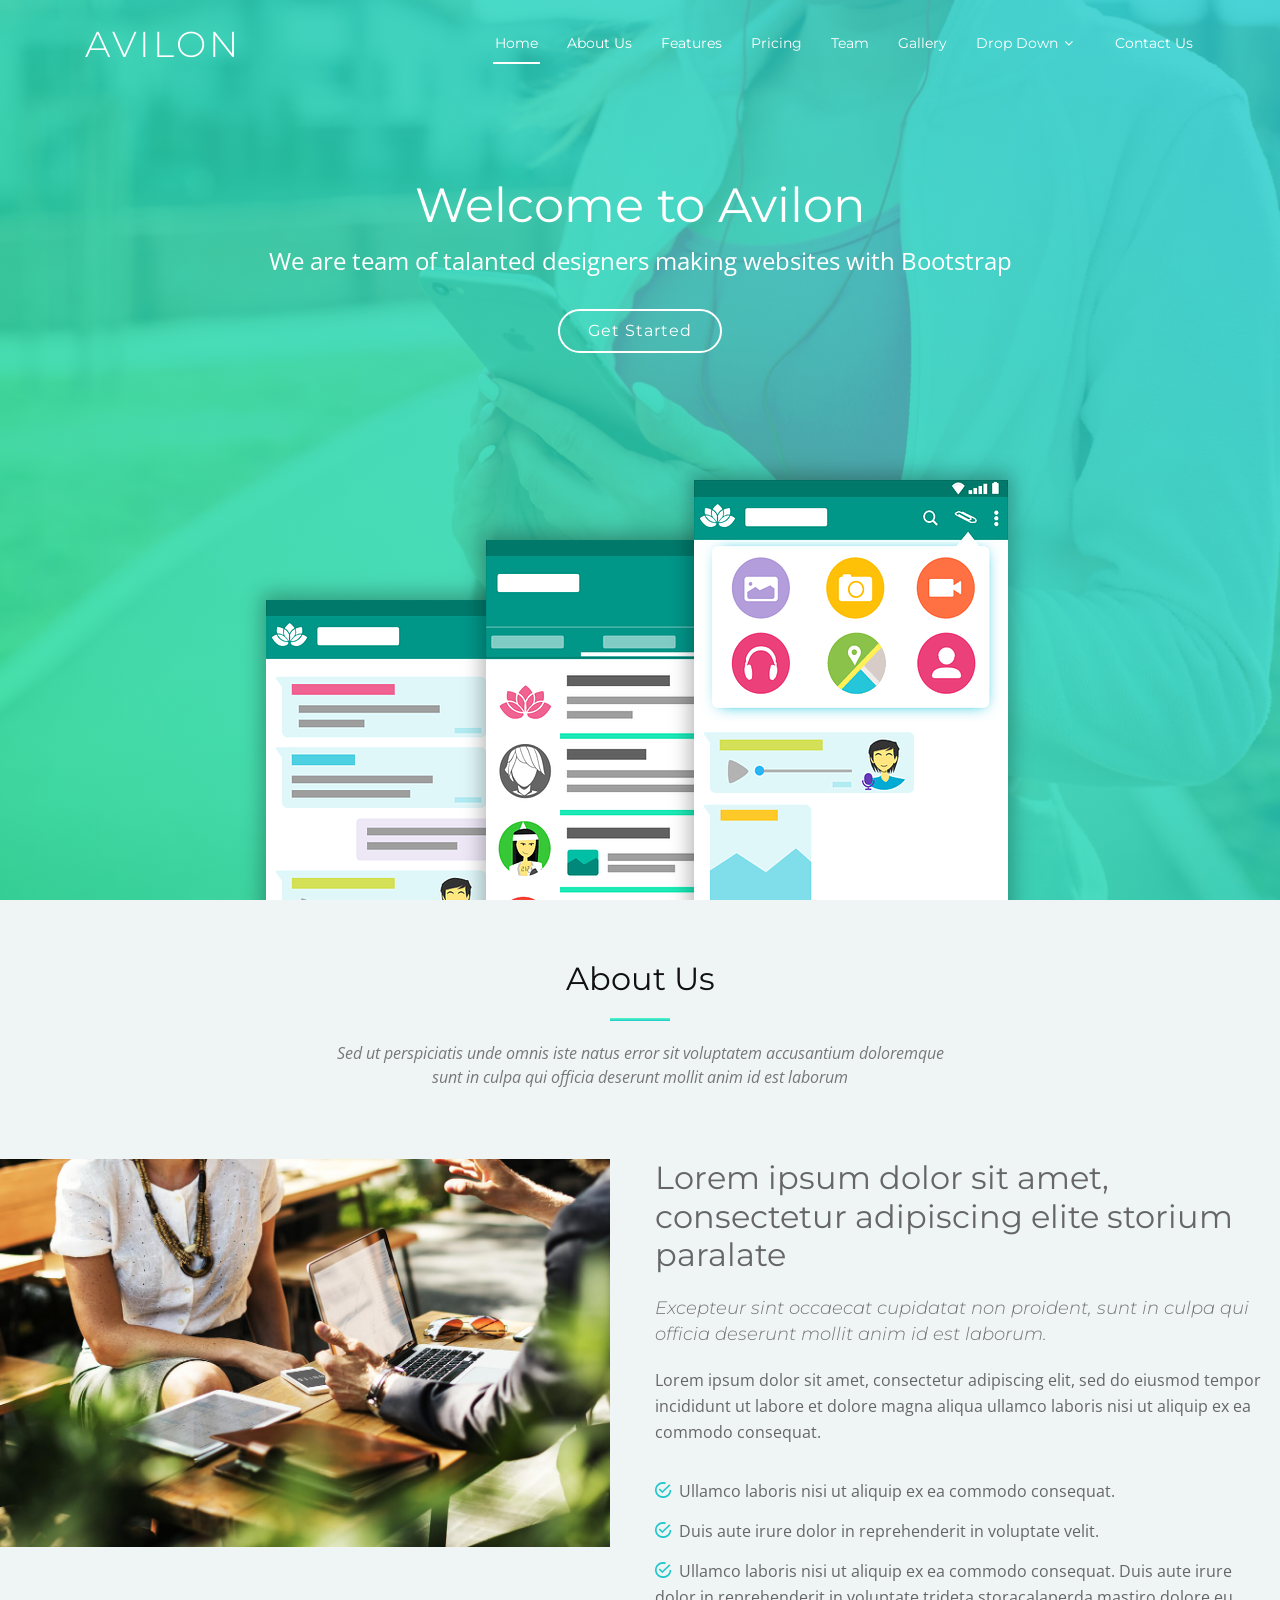
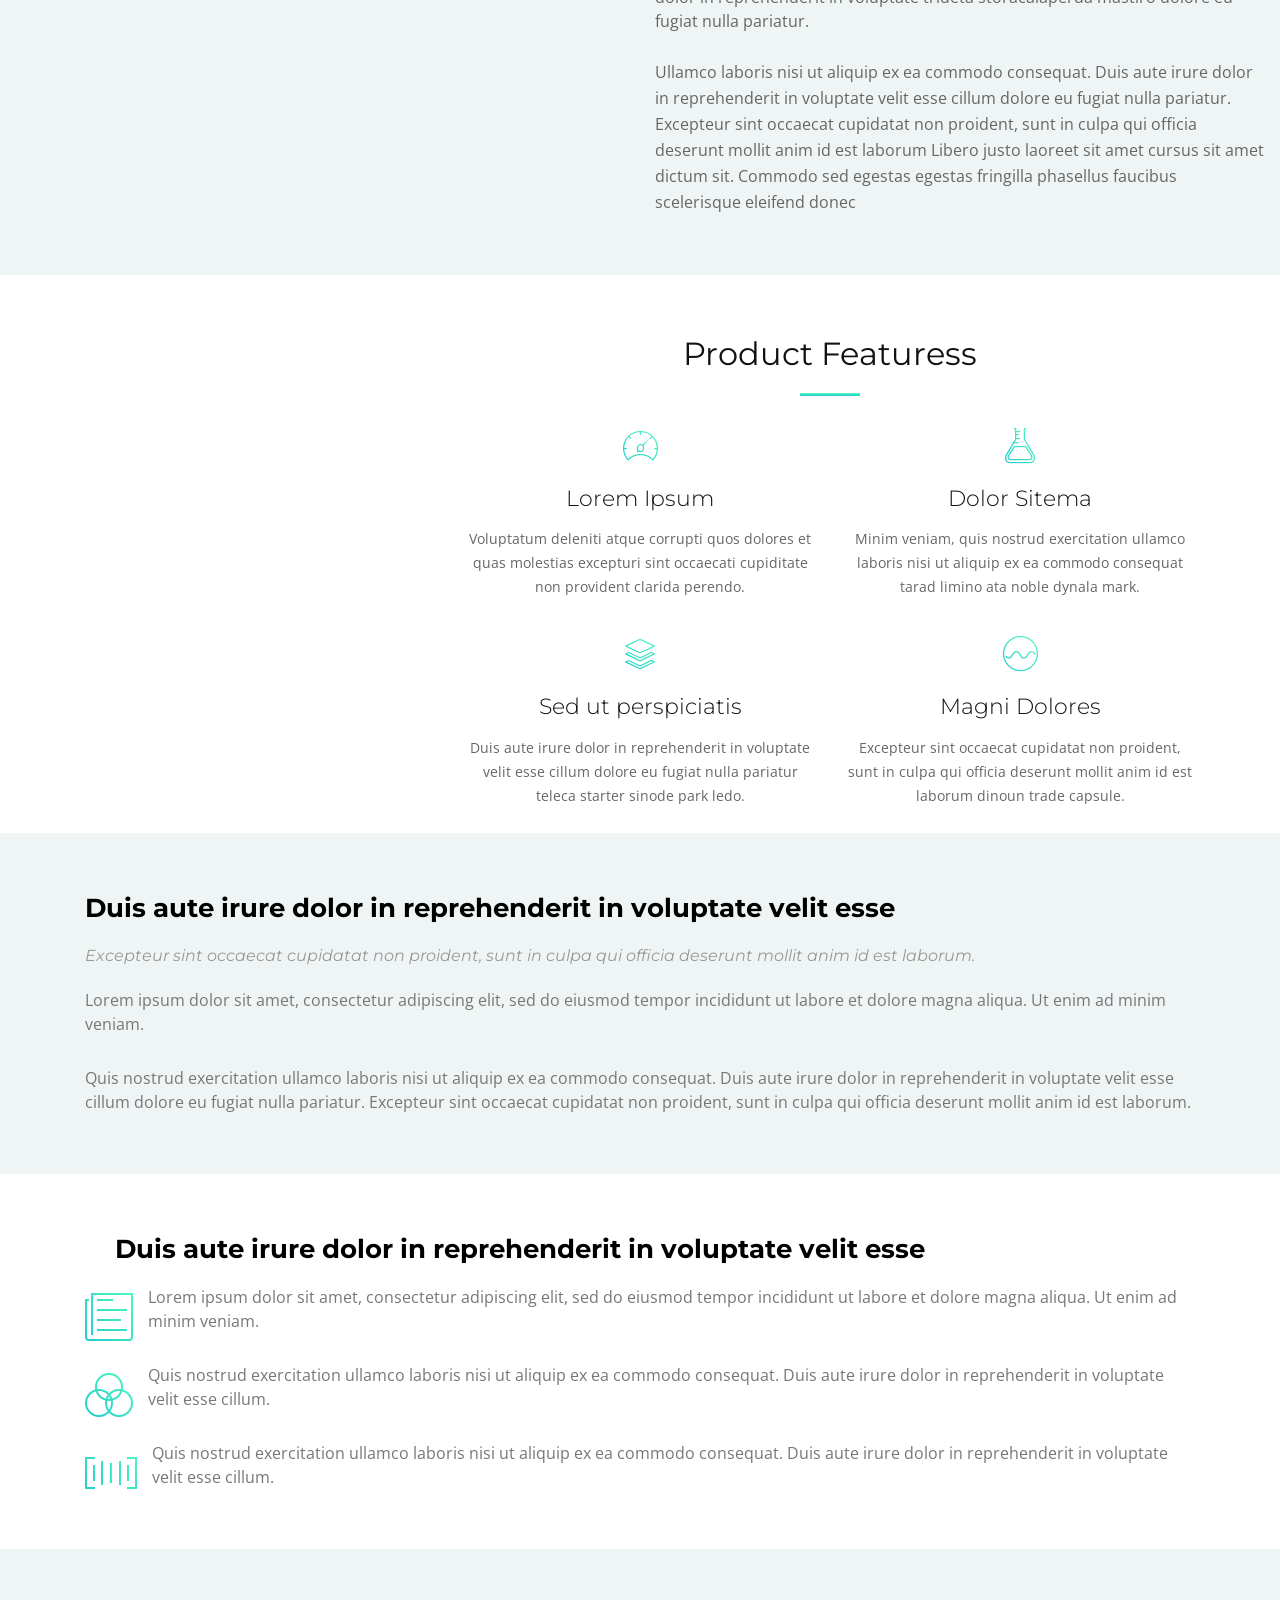
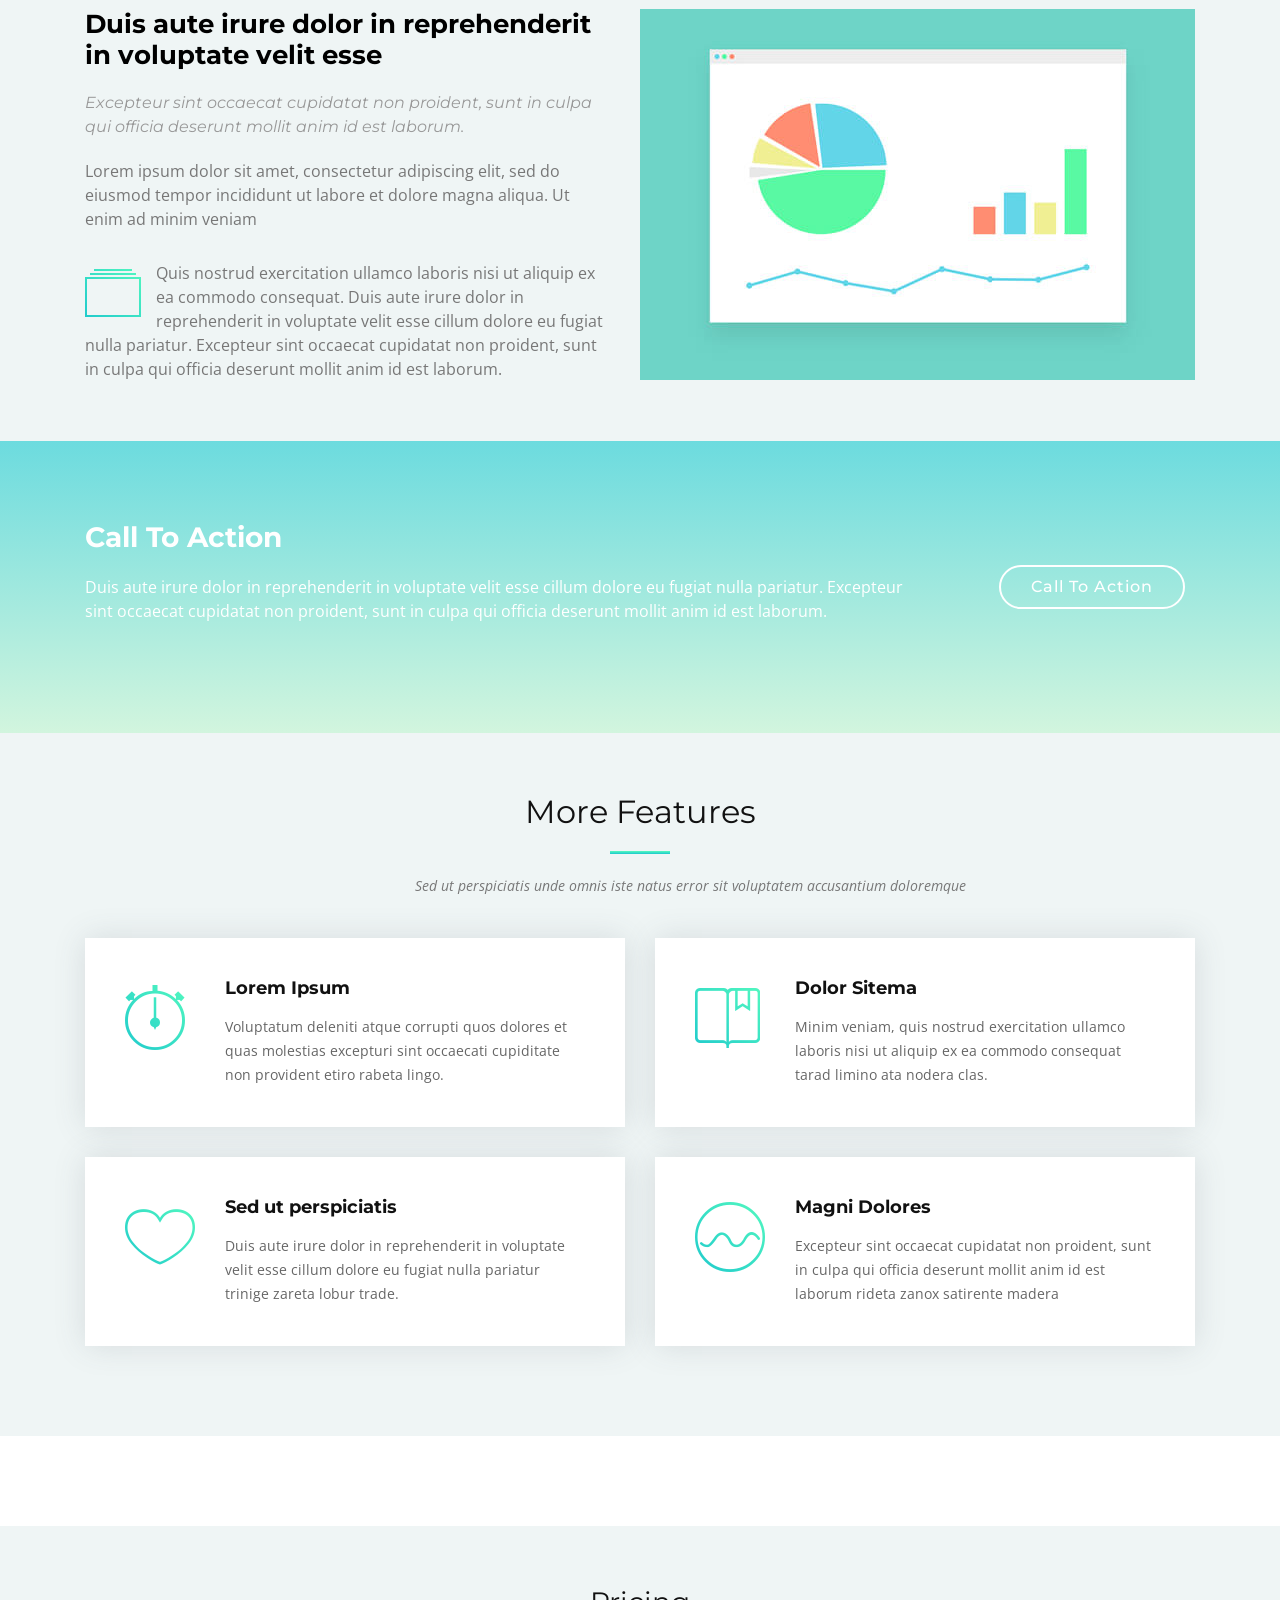
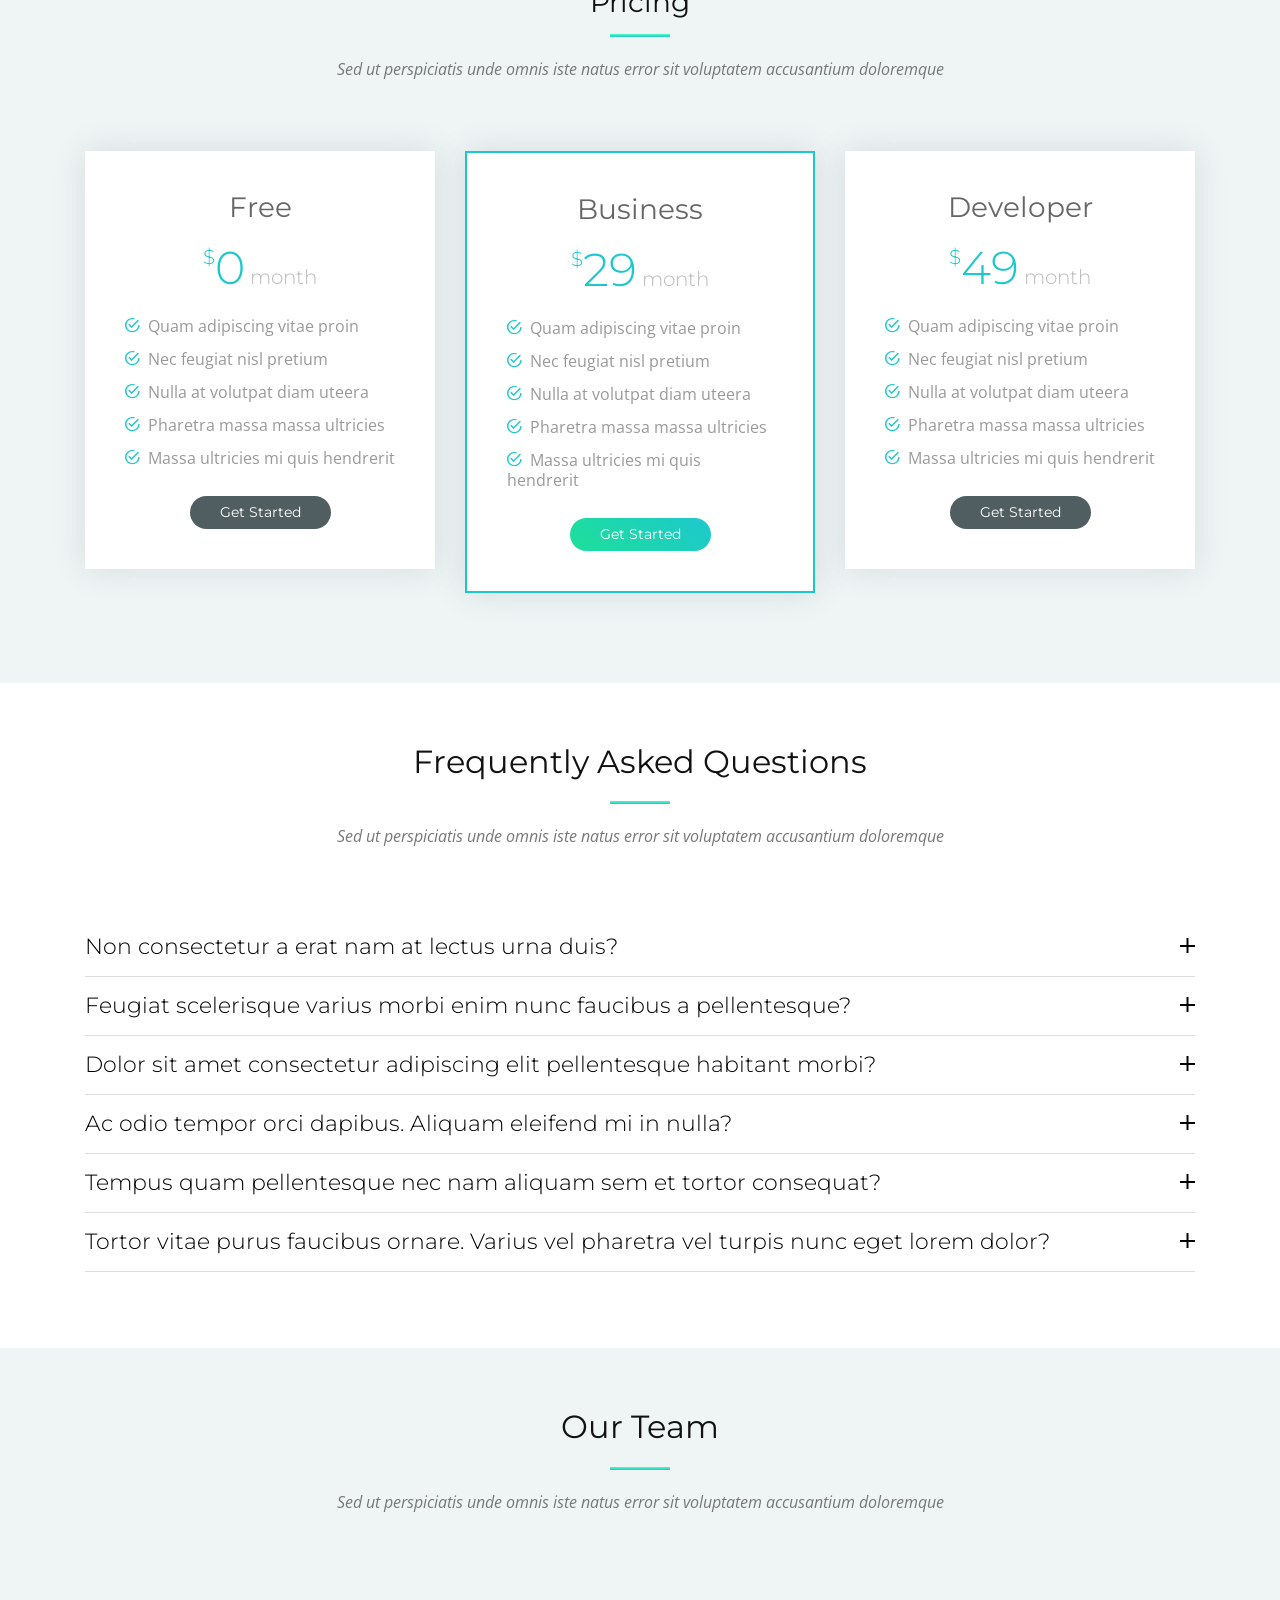
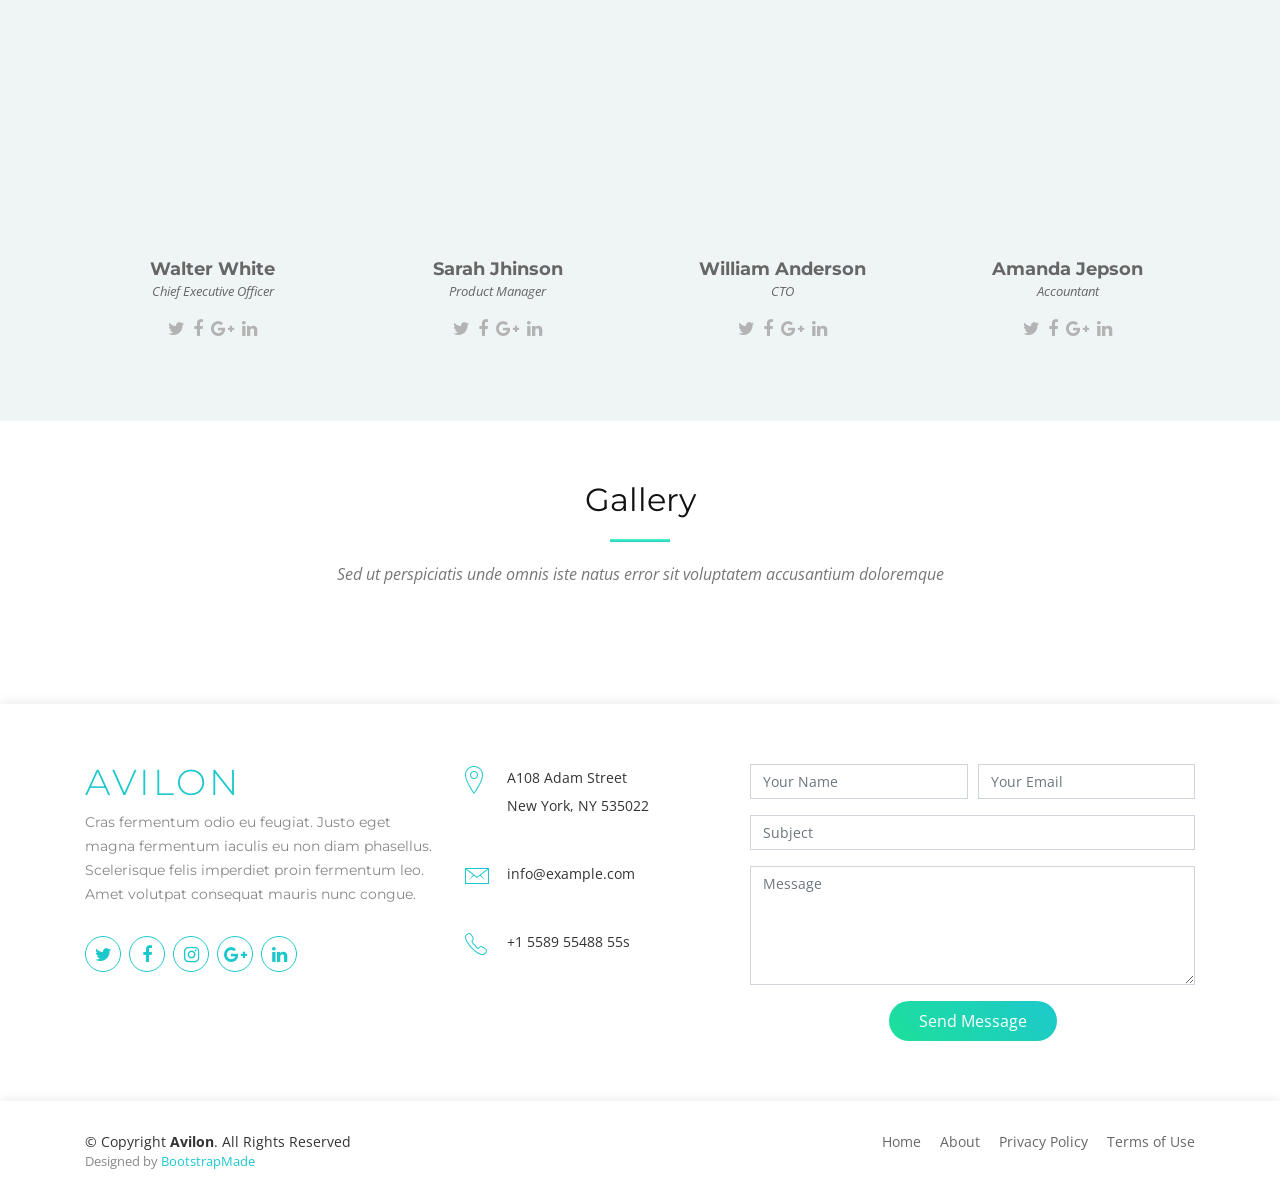
==== index.html @ f3190b6a "Template Landing Page" ====
<!DOCTYPE html>
<html lang="en">

<head>
  <meta charset="utf-8">
  <meta content="width=device-width, initial-scale=1.0" name="viewport">

  <title>Avilon Bootstrap Template</title>
  <meta content="" name="descriptison">
  <meta content="" name="keywords">

  <!-- Favicons -->
  <link href="assets/img/favicon.png" rel="icon">
  <link href="assets/img/apple-touch-icon.png" rel="apple-touch-icon">

  <!-- Google Fonts -->
  <link href="https://fonts.googleapis.com/css?family=Montserrat:300,400,500,700|Open+Sans:300,300i,400,400i,700,700i" rel="stylesheet">

  <!-- Vendor CSS Files -->
  <link href="assets/vendor/bootstrap/css/bootstrap.min.css" rel="stylesheet">
  <link href="assets/vendor/ionicons/css/ionicons.min.css" rel="stylesheet">
  <link href="assets/vendor/animate.css/animate.min.css" rel="stylesheet">
  <link href="assets/vendor/font-awesome/css/font-awesome.min.css" rel="stylesheet">
  <link href="assets/vendor/venobox/venobox.css" rel="stylesheet">

  <!-- Template Main CSS File -->
  <link href="assets/css/style.css" rel="stylesheet">

  <!-- =======================================================
  * Template Name: Avilon - v2.1.0
  * Template URL: https://bootstrapmade.com/avilon-bootstrap-landing-page-template/
  * Author: BootstrapMade.com
  * License: https://bootstrapmade.com/license/
  ======================================================== -->
</head>

<body>

  <!-- ======= Header ======= -->
  <header id="header" class="header-transparent">
    <div class="container">

      <div id="logo" class="pull-left">
        <h1><a href="index.html" class="scrollto">Avilon</a></h1>
        <!-- Uncomment below if you prefer to use an image logo -->
        <!-- <a href="index.html"><img src="assets/img/logo.png" alt=""></a> -->
      </div>

      <nav id="nav-menu-container">
        <ul class="nav-menu">
          <li class="menu-active"><a href="index.html">Home</a></li>
          <li><a href="#about">About Us</a></li>
          <li><a href="#features">Features</a></li>
          <li><a href="#pricing">Pricing</a></li>
          <li><a href="#team">Team</a></li>
          <li><a href="#gallery">Gallery</a></li>
          <li class="menu-has-children"><a href="">Drop Down</a>
            <ul>
              <li><a href="#">Drop Down 1</a></li>
              <li class="menu-has-children"><a href="#">Drop Down 2</a>
                <ul>
                  <li><a href="#">Deep Drop Down 1</a></li>
                  <li><a href="#">Deep Drop Down 2</a></li>
                  <li><a href="#">Deep Drop Down 3</a></li>
                  <li><a href="#">Deep Drop Down 4</a></li>
                  <li><a href="#">Deep Drop Down 5</a></li>
                </ul>
              </li>
              <li><a href="#">Drop Down 3</a></li>
              <li><a href="#">Drop Down 4</a></li>
              <li><a href="#">Drop Down 5</a></li>
            </ul>
          </li>
          <li><a href="#contact">Contact Us</a></li>
        </ul>
      </nav><!-- #nav-menu-container -->
    </div>
  </header><!-- End Header -->

  <!-- ======= Intro Section ======= -->
  <section id="intro">

    <div class="intro-text">
      <h2>Welcome to Avilon</h2>
      <p>We are team of talanted designers making websites with Bootstrap</p>
      <a href="#about" class="btn-get-started scrollto">Get Started</a>
    </div>

    <div class="product-screens">

      <div class="product-screen-1 wow fadeInUp" data-wow-delay="0.4s" data-wow-duration="0.6s">
        <img src="assets/img/product-screen-1.png" alt="">
      </div>

      <div class="product-screen-2 wow fadeInUp" data-wow-delay="0.2s" data-wow-duration="0.6s">
        <img src="assets/img/product-screen-2.png" alt="">
      </div>

      <div class="product-screen-3 wow fadeInUp" data-wow-duration="0.6s">
        <img src="assets/img/product-screen-3.png" alt="">
      </div>

    </div>

  </section><!-- End Intro Section -->

  <main id="main">

    <!-- ======= About Section ======= -->
    <section id="about" class="section-bg">
      <div class="container-fluid">
        <div class="section-header">
          <h3 class="section-title">About Us</h3>
          <span class="section-divider"></span>
          <p class="section-description">
            Sed ut perspiciatis unde omnis iste natus error sit voluptatem accusantium doloremque<br>
            sunt in culpa qui officia deserunt mollit anim id est laborum
          </p>
        </div>

        <div class="row">
          <div class="col-lg-6 about-img wow fadeInLeft">
            <img src="assets/img/about-img.jpg" alt="">
          </div>

          <div class="col-lg-6 content wow fadeInRight">
            <h2>Lorem ipsum dolor sit amet, consectetur adipiscing elite storium paralate</h2>
            <h3>Excepteur sint occaecat cupidatat non proident, sunt in culpa qui officia deserunt mollit anim id est laborum.</h3>
            <p>
              Lorem ipsum dolor sit amet, consectetur adipiscing elit, sed do eiusmod tempor incididunt ut labore et dolore magna aliqua ullamco laboris nisi ut aliquip ex ea commodo consequat.
            </p>

            <ul>
              <li><i class="ion-android-checkmark-circle"></i> Ullamco laboris nisi ut aliquip ex ea commodo consequat.</li>
              <li><i class="ion-android-checkmark-circle"></i> Duis aute irure dolor in reprehenderit in voluptate velit.</li>
              <li><i class="ion-android-checkmark-circle"></i> Ullamco laboris nisi ut aliquip ex ea commodo consequat. Duis aute irure dolor in reprehenderit in voluptate trideta storacalaperda mastiro dolore eu fugiat nulla pariatur.</li>
            </ul>

            <p>
              Ullamco laboris nisi ut aliquip ex ea commodo consequat. Duis aute irure dolor in reprehenderit in voluptate velit esse cillum dolore eu fugiat nulla pariatur. Excepteur sint occaecat cupidatat non proident, sunt in culpa qui officia deserunt mollit anim id est laborum Libero justo laoreet sit amet cursus sit amet dictum sit. Commodo sed egestas egestas fringilla phasellus faucibus scelerisque eleifend donec
            </p>
          </div>
        </div>

      </div>
    </section><!-- End About Section -->

    <!-- ======= Featuress Section ======= -->
    <section id="features">
      <div class="container">

        <div class="row">

          <div class="col-lg-8 offset-lg-4">
            <div class="section-header wow fadeIn" data-wow-duration="1s">
              <h3 class="section-title">Product Featuress</h3>
              <span class="section-divider"></span>
            </div>
          </div>

          <div class="col-lg-4 col-md-5 features-img">
            <img src="assets/img/product-features.png" alt="" class="wow fadeInLeft">
          </div>

          <div class="col-lg-8 col-md-7 ">

            <div class="row">

              <div class="col-lg-6 col-md-6 box wow fadeInRight">
                <div class="icon"><i class="ion-ios-speedometer-outline"></i></div>
                <h4 class="title"><a href="">Lorem Ipsum</a></h4>
                <p class="description">Voluptatum deleniti atque corrupti quos dolores et quas molestias excepturi sint occaecati cupiditate non provident clarida perendo.</p>
              </div>
              <div class="col-lg-6 col-md-6 box wow fadeInRight" data-wow-delay="0.1s">
                <div class="icon"><i class="ion-ios-flask-outline"></i></div>
                <h4 class="title"><a href="">Dolor Sitema</a></h4>
                <p class="description">Minim veniam, quis nostrud exercitation ullamco laboris nisi ut aliquip ex ea commodo consequat tarad limino ata noble dynala mark.</p>
              </div>
              <div class="col-lg-6 col-md-6 box wow fadeInRight" data-wow-delay="0.2s">
                <div class="icon"><i class="ion-social-buffer-outline"></i></div>
                <h4 class="title"><a href="">Sed ut perspiciatis</a></h4>
                <p class="description">Duis aute irure dolor in reprehenderit in voluptate velit esse cillum dolore eu fugiat nulla pariatur teleca starter sinode park ledo.</p>
              </div>
              <div class="col-lg-6 col-md-6 box wow fadeInRight" data-wow-delay="0.3s">
                <div class="icon"><i class="ion-ios-analytics-outline"></i></div>
                <h4 class="title"><a href="">Magni Dolores</a></h4>
                <p class="description">Excepteur sint occaecat cupidatat non proident, sunt in culpa qui officia deserunt mollit anim id est laborum dinoun trade capsule.</p>
              </div>
            </div>

          </div>

        </div>

      </div>

    </section><!-- End Featuress Section -->

    <!-- ======= Advanced Featuress Section ======= -->
    <section id="advanced-features">

      <div class="features-row section-bg">
        <div class="container">
          <div class="row">
            <div class="col-12">
              <img class="advanced-feature-img-right wow fadeInRight" src="assets/img/advanced-feature-1.jpg" alt="">
              <div class="wow fadeInLeft">
                <h2>Duis aute irure dolor in reprehenderit in voluptate velit esse</h2>
                <h3>Excepteur sint occaecat cupidatat non proident, sunt in culpa qui officia deserunt mollit anim id est laborum.</h3>
                <p>Lorem ipsum dolor sit amet, consectetur adipiscing elit, sed do eiusmod tempor incididunt ut labore et dolore magna aliqua. Ut enim ad minim veniam.</p>
                <p>Quis nostrud exercitation ullamco laboris nisi ut aliquip ex ea commodo consequat. Duis aute irure dolor in reprehenderit in voluptate velit esse cillum dolore eu fugiat nulla pariatur. Excepteur sint occaecat cupidatat non proident, sunt in culpa qui officia deserunt mollit anim id est laborum.</p>
              </div>
            </div>
          </div>
        </div>
      </div>

      <div class="features-row">
        <div class="container">
          <div class="row">
            <div class="col-12">
              <img class="advanced-feature-img-left" src="assets/img/advanced-feature-2.jpg" alt="">
              <div class="wow fadeInRight">
                <h2>Duis aute irure dolor in reprehenderit in voluptate velit esse</h2>
                <i class="ion-ios-paper-outline" class="wow fadeInRight" data-wow-duration="0.5s"></i>
                <p class="wow fadeInRight" data-wow-duration="0.5s">Lorem ipsum dolor sit amet, consectetur adipiscing elit, sed do eiusmod tempor incididunt ut labore et dolore magna aliqua. Ut enim ad minim veniam.</p>
                <i class="ion-ios-color-filter-outline wow fadeInRight" data-wow-delay="0.2s" data-wow-duration="0.5s"></i>
                <p class="wow fadeInRight" data-wow-delay="0.2s" data-wow-duration="0.5s">Quis nostrud exercitation ullamco laboris nisi ut aliquip ex ea commodo consequat. Duis aute irure dolor in reprehenderit in voluptate velit esse cillum.</p>
                <i class="ion-ios-barcode-outline wow fadeInRight" data-wow-delay="0.4" data-wow-duration="0.5s"></i>
                <p class="wow fadeInRight" data-wow-delay="0.4s" data-wow-duration="0.5s">Quis nostrud exercitation ullamco laboris nisi ut aliquip ex ea commodo consequat. Duis aute irure dolor in reprehenderit in voluptate velit esse cillum.</p>
              </div>
            </div>
          </div>
        </div>
      </div>

      <div class="features-row section-bg">
        <div class="container">
          <div class="row">
            <div class="col-12">
              <img class="advanced-feature-img-right wow fadeInRight" src="assets/img/advanced-feature-3.jpg" alt="">
              <div class="wow fadeInLeft">
                <h2>Duis aute irure dolor in reprehenderit in voluptate velit esse</h2>
                <h3>Excepteur sint occaecat cupidatat non proident, sunt in culpa qui officia deserunt mollit anim id est laborum.</h3>
                <p>Lorem ipsum dolor sit amet, consectetur adipiscing elit, sed do eiusmod tempor incididunt ut labore et dolore magna aliqua. Ut enim ad minim veniam</p>
                <i class="ion-ios-albums-outline"></i>
                <p>Quis nostrud exercitation ullamco laboris nisi ut aliquip ex ea commodo consequat. Duis aute irure dolor in reprehenderit in voluptate velit esse cillum dolore eu fugiat nulla pariatur. Excepteur sint occaecat cupidatat non proident, sunt in culpa qui officia deserunt mollit anim id est laborum.</p>
              </div>
            </div>
          </div>
        </div>
      </div>
    </section><!-- End Advanced Featuress Section -->

    <!-- ======= Call To Action Section ======= -->
    <section id="call-to-action">
      <div class="container">
        <div class="row">
          <div class="col-lg-9 text-center text-lg-left">
            <h3 class="cta-title">Call To Action</h3>
            <p class="cta-text"> Duis aute irure dolor in reprehenderit in voluptate velit esse cillum dolore eu fugiat nulla pariatur. Excepteur sint occaecat cupidatat non proident, sunt in culpa qui officia deserunt mollit anim id est laborum.</p>
          </div>
          <div class="col-lg-3 cta-btn-container text-center">
            <a class="cta-btn align-middle" href="#">Call To Action</a>
          </div>
        </div>

      </div>
    </section><!-- End Call To Action Section -->

    <!-- ======= More Features Section ======= -->
    <section id="more-features" class="section-bg">
      <div class="container">

        <div class="section-header">
          <h3 class="section-title">More Features</h3>
          <span class="section-divider"></span>
          <p class="section-description">Sed ut perspiciatis unde omnis iste natus error sit voluptatem accusantium doloremque</p>
        </div>

        <div class="row">

          <div class="col-lg-6">
            <div class="box wow fadeInLeft">
              <div class="icon"><i class="ion-ios-stopwatch-outline"></i></div>
              <h4 class="title"><a href="">Lorem Ipsum</a></h4>
              <p class="description">Voluptatum deleniti atque corrupti quos dolores et quas molestias excepturi sint occaecati cupiditate non provident etiro rabeta lingo.</p>
            </div>
          </div>

          <div class="col-lg-6">
            <div class="box wow fadeInRight">
              <div class="icon"><i class="ion-ios-bookmarks-outline"></i></div>
              <h4 class="title"><a href="">Dolor Sitema</a></h4>
              <p class="description">Minim veniam, quis nostrud exercitation ullamco laboris nisi ut aliquip ex ea commodo consequat tarad limino ata nodera clas.</p>
            </div>
          </div>

          <div class="col-lg-6">
            <div class="box wow fadeInLeft">
              <div class="icon"><i class="ion-ios-heart-outline"></i></div>
              <h4 class="title"><a href="">Sed ut perspiciatis</a></h4>
              <p class="description">Duis aute irure dolor in reprehenderit in voluptate velit esse cillum dolore eu fugiat nulla pariatur trinige zareta lobur trade.</p>
            </div>
          </div>

          <div class="col-lg-6">
            <div class="box wow fadeInRight">
              <div class="icon"><i class="ion-ios-analytics-outline"></i></div>
              <h4 class="title"><a href="">Magni Dolores</a></h4>
              <p class="description">Excepteur sint occaecat cupidatat non proident, sunt in culpa qui officia deserunt mollit anim id est laborum rideta zanox satirente madera</p>
            </div>
          </div>

        </div>
      </div>
    </section><!-- End More Features Section -->

    <!-- ======= Clients Section ======= -->
    <section id="clients">
      <div class="container">

        <div class="row wow fadeInUp">

          <div class="col-md-2">
            <img src="assets/img/clients/client-1.png" alt="">
          </div>

          <div class="col-md-2">
            <img src="assets/img/clients/client-2.png" alt="">
          </div>

          <div class="col-md-2">
            <img src="assets/img/clients/client-3.png" alt="">
          </div>

          <div class="col-md-2">
            <img src="assets/img/clients/client-4.png" alt="">
          </div>

          <div class="col-md-2">
            <img src="assets/img/clients/client-5.png" alt="">
          </div>

          <div class="col-md-2">
            <img src="assets/img/clients/client-6.png" alt="">
          </div>

        </div>
      </div>
    </section><!-- End Clients Section -->

    <!-- ======= Pricing Section ======= -->
    <section id="pricing" class="section-bg">
      <div class="container">

        <div class="section-header">
          <h3 class="section-title">Pricing</h3>
          <span class="section-divider"></span>
          <p class="section-description">Sed ut perspiciatis unde omnis iste natus error sit voluptatem accusantium doloremque</p>
        </div>

        <div class="row">

          <div class="col-lg-4 col-md-6">
            <div class="box wow fadeInLeft">
              <h3>Free</h3>
              <h4><sup>$</sup>0<span> month</span></h4>
              <ul>
                <li><i class="ion-android-checkmark-circle"></i> Quam adipiscing vitae proin</li>
                <li><i class="ion-android-checkmark-circle"></i> Nec feugiat nisl pretium</li>
                <li><i class="ion-android-checkmark-circle"></i> Nulla at volutpat diam uteera</li>
                <li><i class="ion-android-checkmark-circle"></i> Pharetra massa massa ultricies</li>
                <li><i class="ion-android-checkmark-circle"></i> Massa ultricies mi quis hendrerit</li>
              </ul>
              <a href="#" class="get-started-btn">Get Started</a>
            </div>
          </div>

          <div class="col-lg-4 col-md-6">
            <div class="box featured wow fadeInUp">
              <h3>Business</h3>
              <h4><sup>$</sup>29<span> month</span></h4>
              <ul>
                <li><i class="ion-android-checkmark-circle"></i> Quam adipiscing vitae proin</li>
                <li><i class="ion-android-checkmark-circle"></i> Nec feugiat nisl pretium</li>
                <li><i class="ion-android-checkmark-circle"></i> Nulla at volutpat diam uteera</li>
                <li><i class="ion-android-checkmark-circle"></i> Pharetra massa massa ultricies</li>
                <li><i class="ion-android-checkmark-circle"></i> Massa ultricies mi quis hendrerit</li>
              </ul>
              <a href="#" class="get-started-btn">Get Started</a>
            </div>
          </div>

          <div class="col-lg-4 col-md-6">
            <div class="box wow fadeInRight">
              <h3>Developer</h3>
              <h4><sup>$</sup>49<span> month</span></h4>
              <ul>
                <li><i class="ion-android-checkmark-circle"></i> Quam adipiscing vitae proin</li>
                <li><i class="ion-android-checkmark-circle"></i> Nec feugiat nisl pretium</li>
                <li><i class="ion-android-checkmark-circle"></i> Nulla at volutpat diam uteera</li>
                <li><i class="ion-android-checkmark-circle"></i> Pharetra massa massa ultricies</li>
                <li><i class="ion-android-checkmark-circle"></i> Massa ultricies mi quis hendrerit</li>
              </ul>
              <a href="#" class="get-started-btn">Get Started</a>
            </div>
          </div>

        </div>
      </div>
    </section><!-- End Pricing Section -->

    <!-- ======= Frequently Asked Questions Section ======= -->
    <section id="faq">
      <div class="container">

        <div class="section-header">
          <h3 class="section-title">Frequently Asked Questions</h3>
          <span class="section-divider"></span>
          <p class="section-description">Sed ut perspiciatis unde omnis iste natus error sit voluptatem accusantium doloremque</p>
        </div>

        <ul id="faq-list" class="wow fadeInUp">
          <li>
            <a data-toggle="collapse" class="collapsed" href="#faq1">Non consectetur a erat nam at lectus urna duis? <i class="ion-android-remove"></i></a>
            <div id="faq1" class="collapse" data-parent="#faq-list">
              <p>
                Feugiat pretium nibh ipsum consequat. Tempus iaculis urna id volutpat lacus laoreet non curabitur gravida. Venenatis lectus magna fringilla urna porttitor rhoncus dolor purus non.
              </p>
            </div>
          </li>

          <li>
            <a data-toggle="collapse" href="#faq2" class="collapsed">Feugiat scelerisque varius morbi enim nunc faucibus a pellentesque? <i class="ion-android-remove"></i></a>
            <div id="faq2" class="collapse" data-parent="#faq-list">
              <p>
                Dolor sit amet consectetur adipiscing elit pellentesque habitant morbi. Id interdum velit laoreet id donec ultrices. Fringilla phasellus faucibus scelerisque eleifend donec pretium. Est pellentesque elit ullamcorper dignissim. Mauris ultrices eros in cursus turpis massa tincidunt dui.
              </p>
            </div>
          </li>

          <li>
            <a data-toggle="collapse" href="#faq3" class="collapsed">Dolor sit amet consectetur adipiscing elit pellentesque habitant morbi? <i class="ion-android-remove"></i></a>
            <div id="faq3" class="collapse" data-parent="#faq-list">
              <p>
                Eleifend mi in nulla posuere sollicitudin aliquam ultrices sagittis orci. Faucibus pulvinar elementum integer enim. Sem nulla pharetra diam sit amet nisl suscipit. Rutrum tellus pellentesque eu tincidunt. Lectus urna duis convallis convallis tellus. Urna molestie at elementum eu facilisis sed odio morbi quis
              </p>
            </div>
          </li>

          <li>
            <a data-toggle="collapse" href="#faq4" class="collapsed">Ac odio tempor orci dapibus. Aliquam eleifend mi in nulla? <i class="ion-android-remove"></i></a>
            <div id="faq4" class="collapse" data-parent="#faq-list">
              <p>
                Dolor sit amet consectetur adipiscing elit pellentesque habitant morbi. Id interdum velit laoreet id donec ultrices. Fringilla phasellus faucibus scelerisque eleifend donec pretium. Est pellentesque elit ullamcorper dignissim. Mauris ultrices eros in cursus turpis massa tincidunt dui.
              </p>
            </div>
          </li>

          <li>
            <a data-toggle="collapse" href="#faq5" class="collapsed">Tempus quam pellentesque nec nam aliquam sem et tortor consequat? <i class="ion-android-remove"></i></a>
            <div id="faq5" class="collapse" data-parent="#faq-list">
              <p>
                Molestie a iaculis at erat pellentesque adipiscing commodo. Dignissim suspendisse in est ante in. Nunc vel risus commodo viverra maecenas accumsan. Sit amet nisl suscipit adipiscing bibendum est. Purus gravida quis blandit turpis cursus in
              </p>
            </div>
          </li>

          <li>
            <a data-toggle="collapse" href="#faq6" class="collapsed">Tortor vitae purus faucibus ornare. Varius vel pharetra vel turpis nunc eget lorem dolor? <i class="ion-android-remove"></i></a>
            <div id="faq6" class="collapse" data-parent="#faq-list">
              <p>
                Laoreet sit amet cursus sit amet dictum sit amet justo. Mauris vitae ultricies leo integer malesuada nunc vel. Tincidunt eget nullam non nisi est sit amet. Turpis nunc eget lorem dolor sed. Ut venenatis tellus in metus vulputate eu scelerisque. Pellentesque diam volutpat commodo sed egestas egestas fringilla phasellus faucibus. Nibh tellus molestie nunc non blandit massa enim nec.
              </p>
            </div>
          </li>

        </ul>

      </div>
    </section><!-- End Frequently Asked Questions Section -->

    <!-- ======= Team Section ======= -->
    <section id="team" class="section-bg">
      <div class="container">
        <div class="section-header">
          <h3 class="section-title">Our Team</h3>
          <span class="section-divider"></span>
          <p class="section-description">Sed ut perspiciatis unde omnis iste natus error sit voluptatem accusantium doloremque</p>
        </div>
        <div class="row wow fadeInUp">
          <div class="col-lg-3 col-md-6">
            <div class="member">
              <div class="pic"><img src="assets/img/team/team-1.jpg" alt=""></div>
              <h4>Walter White</h4>
              <span>Chief Executive Officer</span>
              <div class="social">
                <a href=""><i class="fa fa-twitter"></i></a>
                <a href=""><i class="fa fa-facebook"></i></a>
                <a href=""><i class="fa fa-google-plus"></i></a>
                <a href=""><i class="fa fa-linkedin"></i></a>
              </div>
            </div>
          </div>

          <div class="col-lg-3 col-md-6">
            <div class="member">
              <div class="pic"><img src="assets/img/team/team-2.jpg" alt=""></div>
              <h4>Sarah Jhinson</h4>
              <span>Product Manager</span>
              <div class="social">
                <a href=""><i class="fa fa-twitter"></i></a>
                <a href=""><i class="fa fa-facebook"></i></a>
                <a href=""><i class="fa fa-google-plus"></i></a>
                <a href=""><i class="fa fa-linkedin"></i></a>
              </div>
            </div>
          </div>

          <div class="col-lg-3 col-md-6">
            <div class="member">
              <div class="pic"><img src="assets/img/team/team-3.jpg" alt=""></div>
              <h4>William Anderson</h4>
              <span>CTO</span>
              <div class="social">
                <a href=""><i class="fa fa-twitter"></i></a>
                <a href=""><i class="fa fa-facebook"></i></a>
                <a href=""><i class="fa fa-google-plus"></i></a>
                <a href=""><i class="fa fa-linkedin"></i></a>
              </div>
            </div>
          </div>

          <div class="col-lg-3 col-md-6">
            <div class="member">
              <div class="pic"><img src="assets/img/team/team-4.jpg" alt=""></div>
              <h4>Amanda Jepson</h4>
              <span>Accountant</span>
              <div class="social">
                <a href=""><i class="fa fa-twitter"></i></a>
                <a href=""><i class="fa fa-facebook"></i></a>
                <a href=""><i class="fa fa-google-plus"></i></a>
                <a href=""><i class="fa fa-linkedin"></i></a>
              </div>
            </div>
          </div>
        </div>

      </div>
    </section><!-- End Team Section -->

    <!-- ======= Gallery Section ======= -->
    <section id="gallery">
      <div class="container-fluid">
        <div class="section-header">
          <h3 class="section-title">Gallery</h3>
          <span class="section-divider"></span>
          <p class="section-description">Sed ut perspiciatis unde omnis iste natus error sit voluptatem accusantium doloremque</p>
        </div>

        <div class="row no-gutters">

          <div class="col-lg-4 col-md-6">
            <div class="gallery-item wow fadeInUp">
              <a href="assets/img/gallery/gallery-1.jpg" data-gall="portfolioGallery" class="venobox">
                <img src="assets/img/gallery/gallery-1.jpg" alt="">
              </a>
            </div>
          </div>

          <div class="col-lg-4 col-md-6">
            <div class="gallery-item wow fadeInUp">
              <a href="assets/img/gallery/gallery-2.jpg" data-gall="portfolioGallery" class="venobox">
                <img src="assets/img/gallery/gallery-2.jpg" alt="">
              </a>
            </div>
          </div>

          <div class="col-lg-4 col-md-6">
            <div class="gallery-item wow fadeInUp">
              <a href="assets/img/gallery/gallery-3.jpg" data-gall="portfolioGallery" class="venobox">
                <img src="assets/img/gallery/gallery-3.jpg" alt="">
              </a>
            </div>
          </div>

          <div class="col-lg-4 col-md-6">
            <div class="gallery-item wow fadeInUp">
              <a href="assets/img/gallery/gallery-4.jpg" data-gall="portfolioGallery" class="venobox">
                <img src="assets/img/gallery/gallery-4.jpg" alt="">
              </a>
            </div>
          </div>

          <div class="col-lg-4 col-md-6">
            <div class="gallery-item wow fadeInUp">
              <a href="assets/img/gallery/gallery-5.jpg" data-gall="portfolioGallery" class="venobox">
                <img src="assets/img/gallery/gallery-5.jpg" alt="">
              </a>
            </div>
          </div>

          <div class="col-lg-4 col-md-6">
            <div class="gallery-item wow fadeInUp">
              <a href="assets/img/gallery/gallery-6.jpg" data-gall="portfolioGallery" class="venobox">
                <img src="assets/img/gallery/gallery-6.jpg" alt="">
              </a>
            </div>
          </div>

        </div>

      </div>
    </section><!-- End Gallery Section -->

    <!-- ======= Contact Section ======= -->
    <section id="contact">
      <div class="container">
        <div class="row wow fadeInUp">

          <div class="col-lg-4 col-md-4">
            <div class="contact-about">
              <h3>Avilon</h3>
              <p>Cras fermentum odio eu feugiat. Justo eget magna fermentum iaculis eu non diam phasellus. Scelerisque felis imperdiet proin fermentum leo. Amet volutpat consequat mauris nunc congue.</p>
              <div class="social-links">
                <a href="#" class="twitter"><i class="fa fa-twitter"></i></a>
                <a href="#" class="facebook"><i class="fa fa-facebook"></i></a>
                <a href="#" class="instagram"><i class="fa fa-instagram"></i></a>
                <a href="#" class="google-plus"><i class="fa fa-google-plus"></i></a>
                <a href="#" class="linkedin"><i class="fa fa-linkedin"></i></a>
              </div>
            </div>
          </div>

          <div class="col-lg-3 col-md-4">
            <div class="info">
              <div>
                <i class="ion-ios-location-outline"></i>
                <p>A108 Adam Street<br>New York, NY 535022</p>
              </div>

              <div>
                <i class="ion-ios-email-outline"></i>
                <p>info@example.com</p>
              </div>

              <div>
                <i class="ion-ios-telephone-outline"></i>
                <p>+1 5589 55488 55s</p>
              </div>

            </div>
          </div>

          <div class="col-lg-5 col-md-8">
            <div class="form">
              <form action="forms/contact.php" method="post" role="form" class="php-email-form">
                <div class="form-row">
                  <div class="form-group col-lg-6">
                    <input type="text" name="name" class="form-control" id="name" placeholder="Your Name" data-rule="minlen:4" data-msg="Please enter at least 4 chars">
                    <div class="validate"></div>
                  </div>
                  <div class="form-group col-lg-6">
                    <input type="email" class="form-control" name="email" id="email" placeholder="Your Email" data-rule="email" data-msg="Please enter a valid email">
                    <div class="validate"></div>
                  </div>
                </div>
                <div class="form-group">
                  <input type="text" class="form-control" name="subject" id="subject" placeholder="Subject" data-rule="minlen:4" data-msg="Please enter at least 8 chars of subject">
                  <div class="validate"></div>
                </div>
                <div class="form-group">
                  <textarea class="form-control" name="message" rows="5" data-rule="required" data-msg="Please write something for us" placeholder="Message"></textarea>
                  <div class="validate"></div>
                </div>
                <div class="mb-3">
                  <div class="loading">Loading</div>
                  <div class="error-message"></div>
                  <div class="sent-message">Your message has been sent. Thank you!</div>
                </div>
                <div class="text-center"><button type="submit" title="Send Message">Send Message</button></div>
              </form>
            </div>
          </div>

        </div>

      </div>
    </section><!-- End Contact Section -->

  </main><!-- End #main -->

  <!-- ======= Footer ======= -->
  <footer id="footer">
    <div class="container">
      <div class="row">
        <div class="col-lg-6 text-lg-left text-center">
          <div class="copyright">
            &copy; Copyright <strong>Avilon</strong>. All Rights Reserved
          </div>
          <div class="credits">
            <!--
            All the links in the footer should remain intact.
            You can delete the links only if you purchased the pro version.
            Licensing information: https://bootstrapmade.com/license/
            Purchase the pro version with working PHP/AJAX contact form: https://bootstrapmade.com/buy/?theme=Avilon
          -->
            Designed by <a href="https://bootstrapmade.com/">BootstrapMade</a>
          </div>
        </div>
        <div class="col-lg-6">
          <nav class="footer-links text-lg-right text-center pt-2 pt-lg-0">
            <a href="#intro" class="scrollto">Home</a>
            <a href="#about" class="scrollto">About</a>
            <a href="#">Privacy Policy</a>
            <a href="#">Terms of Use</a>
          </nav>
        </div>
      </div>
    </div>
  </footer><!-- End  Footer -->

  <a href="#" class="back-to-top"><i class="fa fa-chevron-up"></i></a>

  <!-- Vendor JS Files -->
  <script src="assets/vendor/jquery/jquery.min.js"></script>
  <script src="assets/vendor/bootstrap/js/bootstrap.bundle.min.js"></script>
  <script src="assets/vendor/jquery.easing/jquery.easing.min.js"></script>
  <script src="assets/vendor/php-email-form/validate.js"></script>
  <script src="assets/vendor/wow/wow.min.js"></script>
  <script src="assets/vendor/venobox/venobox.min.js"></script>
  <script src="assets/vendor/superfish/superfish.min.js"></script>
  <script src="assets/vendor/hoverIntent/hoverIntent.js"></script>

  <!-- Template Main JS File -->
  <script src="assets/js/main.js"></script>

</body>

</html>
---- assets/css/style.css ----
/**
* Template Name: Avilon - v2.1.0
* Template URL: https://bootstrapmade.com/avilon-bootstrap-landing-page-template/
* Author: BootstrapMade.com
* License: https://bootstrapmade.com/license/
*/

/*--------------------------------------------------------------
# General
--------------------------------------------------------------*/
body {
  background: #fff;
  color: #666666;
  font-family: "Open Sans", sans-serif;
  overflow-x: hidden;
}

a {
  color: #1dc8cd;
  transition: 0.5s;
}

a:hover, a:active, a:focus {
  color: #1dc9ce;
  outline: none;
  text-decoration: none;
}

p {
  padding: 0;
  margin: 0 0 30px 0;
}

h1, h2, h3, h4, h5, h6 {
  font-family: "Montserrat", sans-serif;
  font-weight: 400;
  margin: 0 0 20px 0;
  padding: 0;
}

/* Back to top button */
.back-to-top {
  position: fixed;
  display: none;
  background: linear-gradient(45deg, #1de099, #1dc8cd);
  color: #fff;
  padding: 2px 20px 8px 20px;
  font-size: 16px;
  border-radius: 4px 4px 0 0;
  right: 15px;
  bottom: 0;
  transition: none;
}

.back-to-top:focus {
  background: linear-gradient(45deg, #1de099, #1dc8cd);
  color: #fff;
  outline: none;
}

.back-to-top:hover {
  background: #1dc8cd;
  color: #fff;
}

/*--------------------------------------------------------------
# Header
--------------------------------------------------------------*/
#header {
  padding: 30px 0;
  height: 92px;
  position: fixed;
  left: 0;
  top: 0;
  right: 0;
  transition: all 0.5s;
  z-index: 997;
  background: linear-gradient(45deg, #1de099, #1dc8cd);
}

#header #logo {
  float: left;
}

#header #logo h1 {
  font-size: 36px;
  margin: -4px 0 0 0;
  padding: 0;
  line-height: 1;
  display: inline-block;
  font-family: "Montserrat", sans-serif;
  font-weight: 300;
  letter-spacing: 3px;
  text-transform: uppercase;
}

#header #logo h1 a, #header #logo h1 a:hover {
  color: #fff;
}

#header #logo img {
  padding: 0;
  margin: 0;
}

@media (max-width: 768px) {
  #header #logo h1 {
    font-size: 28px;
    margin-top: 0;
  }
  #header #logo img {
    max-height: 40px;
  }
}

#header.header-transparent {
  background: transparent;
}

#header.header-fixed {
  background: linear-gradient(45deg, #1de099, #1dc8cd);
  padding: 20px 0;
  height: 72px;
  transition: all 0.5s;
}

/*--------------------------------------------------------------
# Intro Section
--------------------------------------------------------------*/
#intro {
  width: 100%;
  height: 100vh;
  background: linear-gradient(45deg, rgba(29, 224, 153, 0.8), rgba(29, 200, 205, 0.8)), url("../img/intro-bg.jpg") center top no-repeat;
  background-size: cover;
  position: relative;
}

@media (min-width: 1025px) {
  #intro {
    background-attachment: fixed;
  }
}

#intro .intro-text {
  position: absolute;
  left: 0;
  top: 60px;
  right: 0;
  height: calc(50% - 60px);
  display: flex;
  align-items: center;
  justify-content: center;
  text-align: center;
  flex-direction: column;
}

#intro h2 {
  margin: 30px 0 10px 0;
  padding: 0 15px;
  font-size: 48px;
  font-weight: 400;
  line-height: 56px;
  color: #fff;
}

@media (max-width: 768px) {
  #intro h2 {
    font-size: 28px;
    line-height: 36px;
  }
}

#intro p {
  color: #fff;
  margin-bottom: 20px;
  padding: 0 15px;
  font-size: 24px;
}

@media (max-width: 768px) {
  #intro p {
    font-size: 18px;
    line-height: 24px;
    margin-bottom: 20px;
  }
}

#intro .btn-get-started {
  font-family: "Montserrat", sans-serif;
  font-weight: 400;
  font-size: 16px;
  letter-spacing: 1px;
  display: inline-block;
  padding: 8px 28px;
  border-radius: 50px;
  transition: 0.5s;
  margin: 10px;
  border: 2px solid #fff;
  color: #fff;
}

#intro .btn-get-started:hover {
  color: #1dc8cd;
  background: #fff;
}

#intro .product-screens {
  position: absolute;
  left: 0;
  right: 0;
  bottom: 0;
  overflow: hidden;
  text-align: center;
  width: 100%;
  height: 50%;
}

#intro .product-screens img {
  box-shadow: 0px -2px 19px 4px rgba(0, 0, 0, 0.29);
}

#intro .product-screens .product-screen-1 {
  position: absolute;
  z-index: 30;
  left: calc(50% + 54px);
  bottom: 0;
  top: 30px;
}

#intro .product-screens .product-screen-2 {
  position: absolute;
  z-index: 20;
  left: calc(50% - 154px);
  bottom: 0;
  top: 90px;
}

#intro .product-screens .product-screen-3 {
  position: absolute;
  z-index: 10;
  left: calc(50% - 374px);
  bottom: 0;
  top: 150px;
}

@media (max-width: 767px) {
  #intro .product-screens .product-screen-1 {
    position: static;
    padding-top: 30px;
  }
  #intro .product-screens .product-screen-2, #intro .product-screens .product-screen-3 {
    display: none;
  }
}

/*--------------------------------------------------------------
# Navigation Menu
--------------------------------------------------------------*/
/* Nav Menu Essentials */
.nav-menu, .nav-menu * {
  margin: 0;
  padding: 0;
  list-style: none;
}

.nav-menu ul {
  position: absolute;
  display: none;
  top: 100%;
  left: 0;
  z-index: 99;
}

.nav-menu li {
  position: relative;
  white-space: nowrap;
}

.nav-menu > li {
  float: left;
}

.nav-menu li:hover > ul,
.nav-menu li.sfHover > ul {
  display: block;
}

.nav-menu ul ul {
  top: 0;
  left: 100%;
}

.nav-menu ul li {
  min-width: 180px;
}

/* Nav Menu Arrows */
.sf-arrows .sf-with-ul {
  padding-right: 30px;
}

.sf-arrows .sf-with-ul:after {
  content: "\f107";
  position: absolute;
  right: 15px;
  font-family: FontAwesome;
  font-style: normal;
  font-weight: normal;
}

.sf-arrows ul .sf-with-ul:after {
  content: "\f105";
}

/* Nav Meu Container */
#nav-menu-container {
  float: right;
  margin: 0;
}

@media (max-width: 768px) {
  #nav-menu-container {
    display: none;
  }
}

/* Nav Meu Styling */
.nav-menu a {
  padding: 0 2px 10px 2px;
  text-decoration: none;
  display: inline-block;
  color: #fff;
  font-family: "Montserrat", sans-serif;
  font-weight: 400;
  font-size: 14px;
  outline: none;
}

.nav-menu > li {
  margin-left: 25px;
}

.nav-menu > li > a:before {
  content: "";
  position: absolute;
  width: 100%;
  height: 2px;
  bottom: 0;
  left: 0;
  background-color: #fff;
  visibility: hidden;
  transform: scaleX(0);
  transition: all 0.3s ease-in-out 0s;
}

.nav-menu a:hover:before, .nav-menu li:hover > a:before, .nav-menu .menu-active > a:before {
  visibility: visible;
  transform: scaleX(1);
}

.nav-menu ul {
  margin: 4px 0 0 0;
  padding: 10px;
  box-shadow: 0px 0px 30px rgba(127, 137, 161, 0.25);
  background: #fff;
}

.nav-menu ul li {
  transition: 0.3s;
}

.nav-menu ul li a {
  padding: 10px;
  color: #333;
  transition: 0.3s;
  display: block;
  font-size: 13px;
  text-transform: none;
}

.nav-menu ul li:hover > a {
  color: #1dc8cd;
}

.nav-menu ul ul {
  margin: 0;
}

/* Mobile Nav Toggle */
#mobile-nav-toggle {
  position: fixed;
  right: 0;
  top: 0;
  z-index: 999;
  margin: 20px 20px 0 0;
  border: 0;
  background: none;
  font-size: 24px;
  display: none;
  transition: all 0.4s;
  outline: none;
  cursor: pointer;
}

#mobile-nav-toggle i {
  color: #fff;
}

@media (max-width: 768px) {
  #mobile-nav-toggle {
    display: inline;
  }
}

/* Mobile Nav Styling */
#mobile-nav {
  position: fixed;
  top: 0;
  padding-top: 18px;
  bottom: 0;
  z-index: 998;
  background: rgba(52, 59, 64, 0.9);
  left: -260px;
  width: 260px;
  overflow-y: auto;
  transition: 0.4s;
}

#mobile-nav ul {
  padding: 0;
  margin: 0;
  list-style: none;
}

#mobile-nav ul li {
  position: relative;
}

#mobile-nav ul li a {
  color: #fff;
  font-size: 16px;
  overflow: hidden;
  padding: 10px 22px 10px 15px;
  position: relative;
  text-decoration: none;
  width: 100%;
  display: block;
  outline: none;
}

#mobile-nav ul li a:hover {
  color: #fff;
}

#mobile-nav ul li li {
  padding-left: 30px;
}

#mobile-nav ul .menu-has-children i {
  position: absolute;
  right: 0;
  z-index: 99;
  padding: 15px;
  cursor: pointer;
  color: #fff;
}

#mobile-nav ul .menu-has-children i.fa-chevron-up {
  color: #1dc8cd;
}

#mobile-nav ul .menu-item-active {
  color: #1dc8cd;
}

#mobile-body-overly {
  width: 100%;
  height: 100%;
  z-index: 997;
  top: 0;
  left: 0;
  position: fixed;
  background: rgba(52, 59, 64, 0.9);
  display: none;
}

/* Mobile Nav body classes */
body.mobile-nav-active {
  overflow: hidden;
}

body.mobile-nav-active #mobile-nav {
  left: 0;
}

body.mobile-nav-active #mobile-nav-toggle {
  color: #fff;
}

/*--------------------------------------------------------------
# Sections
--------------------------------------------------------------*/
/* Sections Header
--------------------------------*/
.section-header .section-title {
  font-size: 32px;
  color: #111;
  text-align: center;
  font-weight: 400;
}

.section-header .section-description {
  text-align: center;
  padding-bottom: 40px;
  color: #777;
  font-style: italic;
}

.section-header .section-divider {
  display: block;
  width: 60px;
  height: 3px;
  background: #1dc8cd;
  background: linear-gradient(0deg, #1dc8cd 0%, #55fabe 100%);
  margin: 0 auto;
  margin-bottom: 20px;
}

/* Section with background
--------------------------------*/
.section-bg {
  background: #eff5f5;
}

/*--------------------------------------------------------------
# Breadcrumbs
--------------------------------------------------------------*/
.breadcrumbs {
  padding: 20px 0;
  min-height: 40px;
  margin-top: 92px;
}

@media (max-width: 992px) {
  .breadcrumbs {
    margin-top: 68px;
  }
}

.breadcrumbs h2 {
  font-size: 24px;
  font-weight: 300;
  margin: 0;
}

@media (max-width: 992px) {
  .breadcrumbs h2 {
    margin: 0 0 10px 0;
  }
}

.breadcrumbs ol {
  display: flex;
  flex-wrap: wrap;
  list-style: none;
  padding: 0;
  margin: 0;
  font-size: 14px;
}

.breadcrumbs ol li + li {
  padding-left: 10px;
}

.breadcrumbs ol li + li::before {
  display: inline-block;
  padding-right: 10px;
  color: #6c757d;
  content: "/";
}

@media (max-width: 768px) {
  .breadcrumbs .d-flex {
    display: block !important;
  }
  .breadcrumbs ol {
    display: block;
  }
  .breadcrumbs ol li {
    display: inline-block;
  }
}

/* About Us Section
--------------------------------*/
#about {
  padding: 60px 0;
  overflow: hidden;
}

#about .about-img {
  height: 510px;
  overflow: hidden;
}

#about .about-img img {
  margin-left: -15px;
  max-width: 100%;
}

@media (max-width: 768px) {
  #about .about-img {
    height: auto;
  }
  #about .about-img img {
    margin-left: 0;
    padding-bottom: 30px;
  }
}

#about .content .h2 {
  color: #333;
  font-weight: 300;
  font-size: 24px;
}

#about .content h3 {
  color: #777;
  font-weight: 300;
  font-size: 18px;
  line-height: 26px;
  font-style: italic;
}

#about .content p {
  line-height: 26px;
}

#about .content p:last-child {
  margin-bottom: 0;
}

#about .content i {
  font-size: 20px;
  padding-right: 4px;
  color: #1dc8cd;
}

#about .content ul {
  list-style: none;
  padding: 0;
}

#about .content ul li {
  padding-bottom: 10px;
}

/* Product Featuress Section
--------------------------------*/
#features {
  background: #fff;
  padding: 60px 0 0 0;
  overflow: hidden;
}

#features .features-img {
  text-align: center;
  padding-top: 20px;
}

@media (min-width: 769px) {
  #features .features-img {
    padding-top: 120px;
    margin-top: -200px;
  }
}

#features .features-img img {
  max-width: 100%;
}

#features .box {
  margin-bottom: 15px;
  text-align: center;
}

#features .icon {
  margin-bottom: 10px;
}

#features .icon i {
  color: #666666;
  font-size: 40px;
  transition: 0.5s;
}

#features .icon i:before {
  background: #1dc8cd;
  background: linear-gradient(45deg, #1dc8cd 0%, #55fabe 100%);
  background-clip: border-box;
  -webkit-background-clip: text;
  -webkit-text-fill-color: transparent;
}

#features .title {
  font-weight: 300;
  margin-bottom: 15px;
  font-size: 22px;
}

#features .title a {
  color: #111;
}

#features .description {
  font-size: 14px;
  line-height: 24px;
  margin-bottom: 10px;
}

#features .section-description {
  padding-bottom: 10px;
}

/* Product Advanced Featuress Section
--------------------------------*/
#advanced-features {
  overflow: hidden;
}

#advanced-features .features-row {
  padding: 60px 0 30px 0;
}

#advanced-features h2 {
  font-size: 26px;
  font-weight: 700;
  color: #000;
}

#advanced-features h3 {
  font-size: 16px;
  line-height: 24px;
  font-weight: 400;
  font-style: italic;
  color: #999;
}

#advanced-features p {
  line-height: 24px;
  color: #777;
  margin-bottom: 30px;
}

#advanced-features i {
  color: #666666;
  font-size: 64px;
  transition: 0.5s;
  float: left;
  padding: 0 15px 0px 0;
  line-height: 1;
}

#advanced-features i:before {
  background: #1dc8cd;
  background: linear-gradient(45deg, #1dc8cd 0%, #55fabe 100%);
  background-clip: border-box;
  -webkit-background-clip: text;
  -webkit-text-fill-color: transparent;
}

#advanced-features .advanced-feature-img-right {
  max-width: 100%;
  float: right;
  padding: 0 0 30px 30px;
}

#advanced-features .advanced-feature-img-left {
  max-width: 100%;
  float: left;
  padding: 0 30px 30px 0;
}

@media (max-width: 768px) {
  #advanced-features .advanced-feature-img-right, #advanced-features .advanced-feature-img-left {
    max-width: 50%;
  }
}

@media (max-width: 767px) {
  #advanced-features .advanced-feature-img-right, #advanced-features .advanced-feature-img-left {
    max-width: 100%;
    float: none;
    padding: 0 0 30px 0;
  }
}

/* Call To Action Section
--------------------------------*/
#call-to-action {
  overflow: hidden;
  background: linear-gradient(rgba(29, 200, 205, 0.65), rgba(29, 205, 89, 0.2)), url(../img/call-to-action-bg.jpg) fixed center center;
  background-size: cover;
  padding: 80px 0;
}

#call-to-action .cta-title {
  color: #fff;
  font-size: 28px;
  font-weight: 700;
}

#call-to-action .cta-text {
  color: #fff;
}

@media (min-width: 769px) {
  #call-to-action .cta-btn-container {
    display: flex;
    align-items: center;
    justify-content: flex-end;
  }
}

#call-to-action .cta-btn {
  font-family: "Montserrat", sans-serif;
  font-weight: 500;
  font-size: 16px;
  letter-spacing: 1px;
  display: inline-block;
  padding: 8px 30px;
  border-radius: 25px;
  transition: background 0.5s;
  margin: 10px;
  border: 2px solid #fff;
  color: #fff;
}

#call-to-action .cta-btn:hover {
  background: #1dc8cd;
  border: 2px solid #1dc8cd;
}

/* More Features Section
--------------------------------*/
#more-features {
  padding: 60px 0 60px 0;
  overflow: hidden;
}

#more-features .box {
  padding: 40px;
  margin-bottom: 30px;
  box-shadow: 0px 0px 30px rgba(73, 78, 92, 0.15);
  background: #fff;
  transition: 0.4s;
}

#more-features .icon {
  float: left;
}

#more-features .icon i {
  color: #666666;
  font-size: 80px;
  transition: 0.5s;
  line-height: 0;
}

#more-features .icon i:before {
  background: #1dc8cd;
  background: linear-gradient(45deg, #1dc8cd 0%, #55fabe 100%);
  background-clip: border-box;
  -webkit-background-clip: text;
  -webkit-text-fill-color: transparent;
}

#more-features h4 {
  margin-left: 100px;
  font-weight: 700;
  margin-bottom: 15px;
  font-size: 18px;
}

#more-features h4 a {
  color: #111;
}

#more-features p {
  font-size: 14px;
  margin-left: 100px;
  margin-bottom: 0;
  line-height: 24px;
}

@media (max-width: 767px) {
  #more-features .box {
    margin-bottom: 20px;
  }
  #more-features .icon {
    float: none;
    text-align: center;
    padding-bottom: 15px;
  }
  #more-features h4, #more-features p {
    margin-left: 0;
    text-align: center;
  }
}

/* Clients Section
--------------------------------*/
#clients {
  padding: 30px 0;
  background: #fff;
  overflow: hidden;
}

#clients img {
  max-width: 100%;
  opacity: 0.5;
  transition: 0.3s;
  padding: 15px 0;
}

#clients img:hover {
  opacity: 1;
}

/* Pricing Section
--------------------------------*/
#pricing {
  padding: 60px 0 60px 0;
  overflow: hidden;
}

#pricing .box {
  padding: 40px;
  margin-bottom: 30px;
  box-shadow: 0px 0px 30px rgba(73, 78, 92, 0.15);
  background: #fff;
  text-align: center;
}

#pricing h3 {
  font-weight: 400;
  margin-bottom: 15px;
  font-size: 28px;
}

#pricing h4 {
  font-size: 46px;
  color: #1dc8cd;
  font-weight: 300;
}

#pricing h4 sup {
  font-size: 20px;
  top: -20px;
}

#pricing h4 span {
  color: #bababa;
  font-size: 20px;
}

#pricing ul {
  padding: 0;
  list-style: none;
  color: #999;
  text-align: left;
  line-height: 20px;
}

#pricing ul li {
  padding-bottom: 12px;
}

#pricing ul i {
  color: #1dc8cd;
  font-size: 18px;
  padding-right: 4px;
}

#pricing .get-started-btn {
  background: #515e61;
  display: inline-block;
  padding: 6px 30px;
  border-radius: 20px;
  color: #fff;
  transition: none;
  font-size: 14px;
  font-weight: 400;
  font-family: "Montserrat", sans-serif;
}

#pricing .featured {
  border: 2px solid #1dc8cd;
}

#pricing .featured .get-started-btn {
  background: linear-gradient(45deg, #1de099, #1dc8cd);
}

/* Frequently Asked Questions Section
--------------------------------*/
#faq {
  padding: 60px 0;
  overflow: hidden;
}

#faq #faq-list {
  padding: 0;
  list-style: none;
}

#faq #faq-list li {
  border-bottom: 1px solid #ddd;
}

#faq #faq-list a {
  padding: 18px 0;
  display: block;
  position: relative;
  font-family: "Montserrat", sans-serif;
  font-size: 22px;
  line-height: 1;
  font-weight: 300;
  padding-right: 20px;
}

#faq #faq-list i {
  font-size: 24px;
  position: absolute;
  right: 0;
  top: 16px;
}

#faq #faq-list p {
  margin-bottom: 20px;
}

@media (max-width: 768px) {
  #faq #faq-list a {
    font-size: 18px;
  }
  #faq #faq-list i {
    top: 13px;
  }
}

#faq #faq-list a.collapse {
  color: #1dc8cd;
}

#faq #faq-list a.collapsed {
  color: #000;
}

#faq #faq-list a.collapsed i::before {
  content: "\f2c7" !important;
}

/* Our Team Section
--------------------------------*/
#team {
  padding: 60px 0;
  overflow: hidden;
}

#team .member {
  text-align: center;
  margin-bottom: 20px;
}

#team .member .pic {
  margin-bottom: 15px;
  overflow: hidden;
  height: 260px;
}

#team .member .pic img {
  max-width: 100%;
}

#team .member h4 {
  font-weight: 700;
  margin-bottom: 2px;
  font-size: 18px;
}

#team .member span {
  font-style: italic;
  display: block;
  font-size: 13px;
}

#team .member .social {
  margin-top: 15px;
}

#team .member .social a {
  color: #b3b3b3;
}

#team .member .social a:hover {
  color: #1dc8cd;
}

#team .member .social i {
  font-size: 18px;
  margin: 0 2px;
}

/* Gallery Section
--------------------------------*/
#gallery {
  background: #fff;
  padding: 60px 0 0 0;
  overflow: hidden;
}

#gallery .container-fluid {
  padding: 0px;
}

#gallery .gallery-overlay {
  position: absolute;
  top: 0;
  right: 0;
  bottom: 0;
  left: 0;
  width: 100%;
  height: 100%;
  opacity: 1;
  transition: all ease-in-out 0.4s;
}

#gallery .gallery-item {
  overflow: hidden;
  position: relative;
  padding: 0;
  vertical-align: middle;
  text-align: center;
}

#gallery .gallery-item img {
  transition: all ease-in-out 0.4s;
  width: 100%;
}

#gallery .gallery-item:hover img {
  transform: scale(1.1);
}

#gallery .gallery-item:hover .gallery-overlay {
  opacity: 1;
  background: rgba(0, 0, 0, 0.7);
}

/* Contact Section
--------------------------------*/
#contact {
  box-shadow: 0px 0px 12px 0px rgba(0, 0, 0, 0.1);
  padding: 60px 0;
  overflow: hidden;
}

#contact .contact-about h3 {
  font-size: 36px;
  margin: 0 0 10px 0;
  padding: 0;
  line-height: 1;
  font-family: "Montserrat", sans-serif;
  font-weight: 300;
  letter-spacing: 3px;
  text-transform: uppercase;
  color: #1dc8cd;
}

#contact .contact-about p {
  font-size: 14px;
  line-height: 24px;
  font-family: "Montserrat", sans-serif;
  color: #888;
}

#contact .social-links {
  padding-bottom: 20px;
}

#contact .social-links a {
  font-size: 18px;
  display: inline-block;
  background: #fff;
  color: #1dc8cd;
  line-height: 1;
  padding: 8px 0;
  margin-right: 4px;
  border-radius: 50%;
  text-align: center;
  width: 36px;
  height: 36px;
  transition: 0.3s;
  border: 1px solid #1dc8cd;
}

#contact .social-links a:hover {
  background: #1dc8cd;
  color: #fff;
}

#contact .info {
  color: #333333;
}

#contact .info i {
  font-size: 32px;
  color: #1dc8cd;
  float: left;
  line-height: 1;
}

#contact .info p {
  padding: 0 0 10px 42px;
  line-height: 28px;
  font-size: 14px;
}

#contact .php-email-form .validate {
  display: none;
  color: red;
  margin: 0 0 15px 0;
  font-weight: 400;
  font-size: 13px;
}

#contact .php-email-form .error-message {
  display: none;
  color: #fff;
  background: #ed3c0d;
  text-align: center;
  padding: 15px;
  font-weight: 600;
}

#contact .php-email-form .sent-message {
  display: none;
  color: #fff;
  background: #18d26e;
  text-align: center;
  padding: 15px;
  font-weight: 600;
}

#contact .php-email-form .loading {
  display: none;
  background: #fff;
  text-align: center;
  padding: 15px;
}

#contact .php-email-form .loading:before {
  content: "";
  display: inline-block;
  border-radius: 50%;
  width: 24px;
  height: 24px;
  margin: 0 10px -6px 0;
  border: 3px solid #18d26e;
  border-top-color: #eee;
  -webkit-animation: animate-loading 1s linear infinite;
  animation: animate-loading 1s linear infinite;
}

#contact .php-email-form input, #contact .php-email-form textarea {
  border-radius: 0;
  box-shadow: none;
  font-size: 14px;
}

#contact .php-email-form input::focus, #contact .php-email-form textarea::focus {
  background-color: #1dc8cd;
}

#contact .php-email-form button[type="submit"] {
  background: linear-gradient(45deg, #1de099, #1dc8cd);
  border: 0;
  border-radius: 20px;
  padding: 8px 30px;
  color: #fff;
}

#contact .php-email-form button[type="submit"]:hover {
  cursor: pointer;
}

@-webkit-keyframes animate-loading {
  0% {
    transform: rotate(0deg);
  }
  100% {
    transform: rotate(360deg);
  }
}

@keyframes animate-loading {
  0% {
    transform: rotate(0deg);
  }
  100% {
    transform: rotate(360deg);
  }
}

/*--------------------------------------------------------------
# Footer
--------------------------------------------------------------*/
#footer {
  background: #fff;
  box-shadow: 0px 0px 12px 0px rgba(0, 0, 0, 0.1);
  padding: 30px 0;
  color: #333;
  font-size: 14px;
}

#footer .credits {
  font-size: 13px;
  color: #888;
}

#footer .footer-links a {
  color: #666;
  padding-left: 15px;
}

#footer .footer-links a:first-child {
  padding-left: 0;
}

#footer .footer-links a:hover {
  color: #1dc8cd;
}
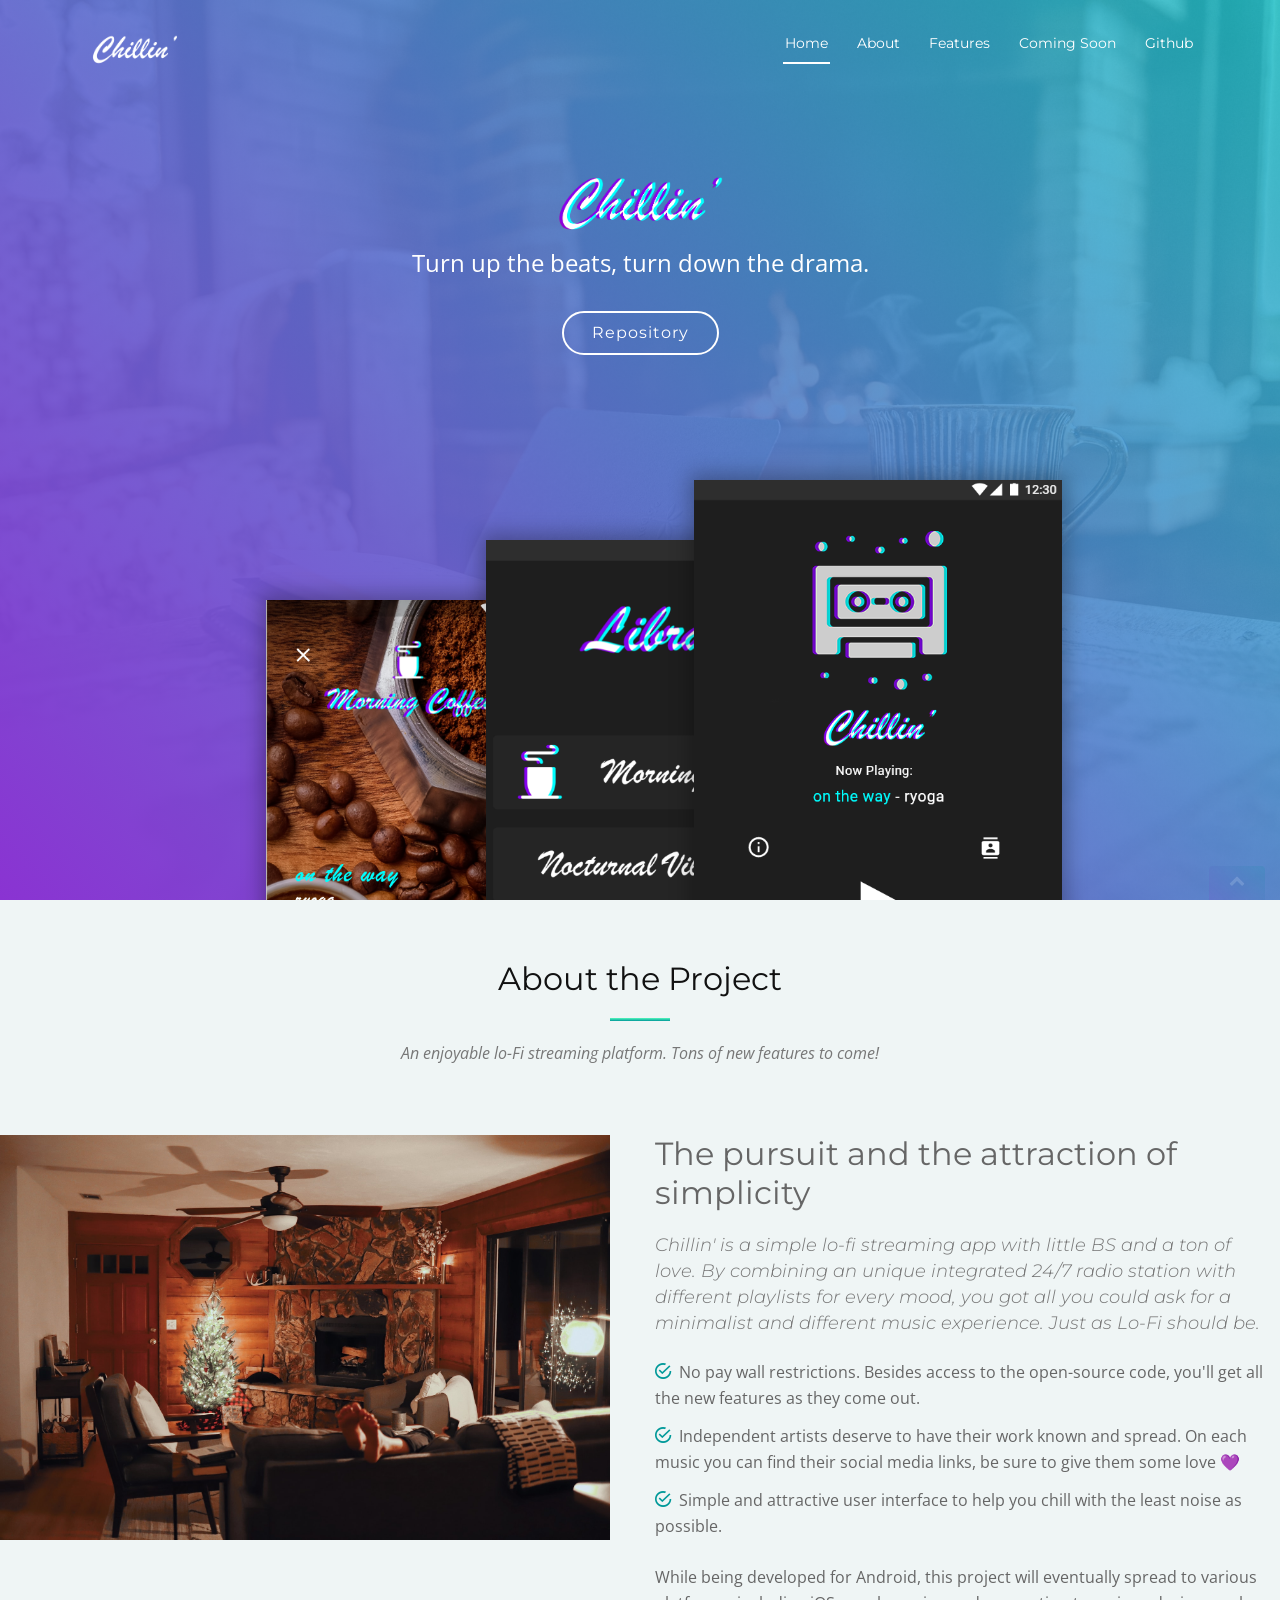
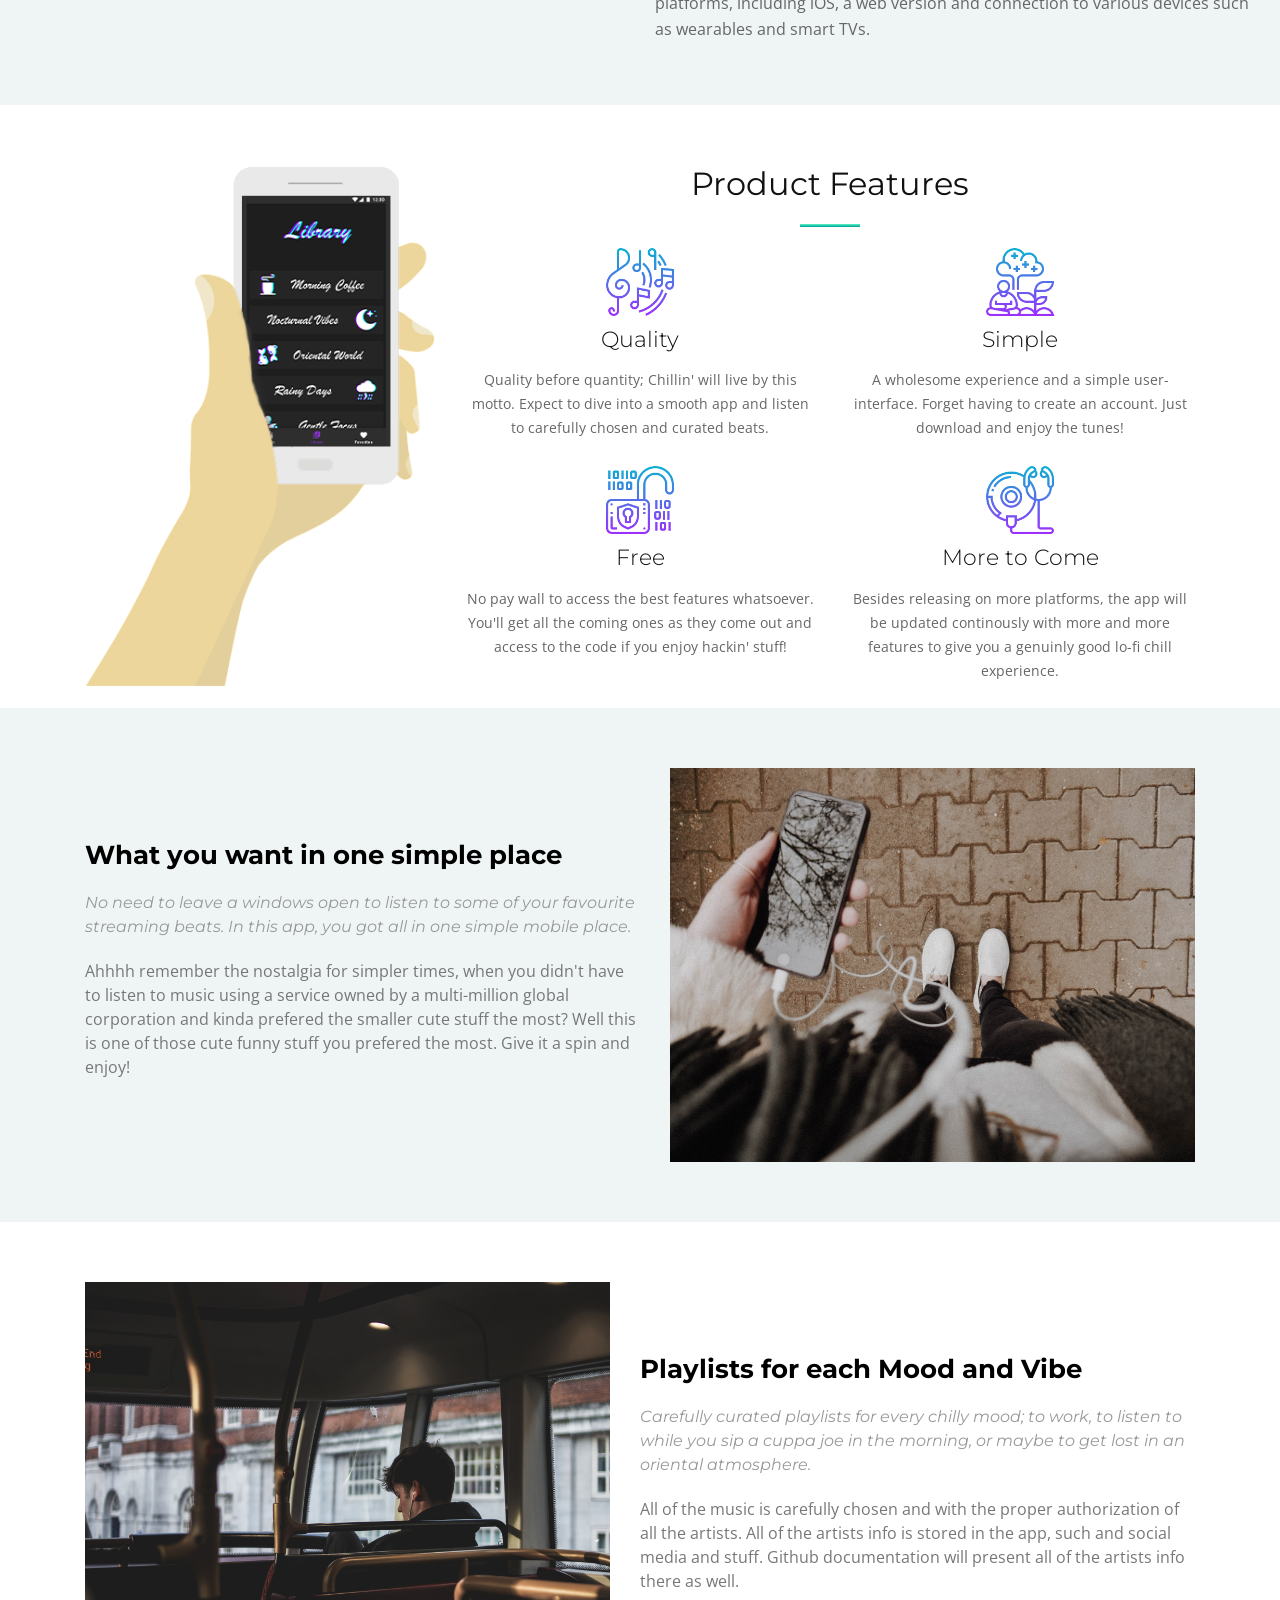
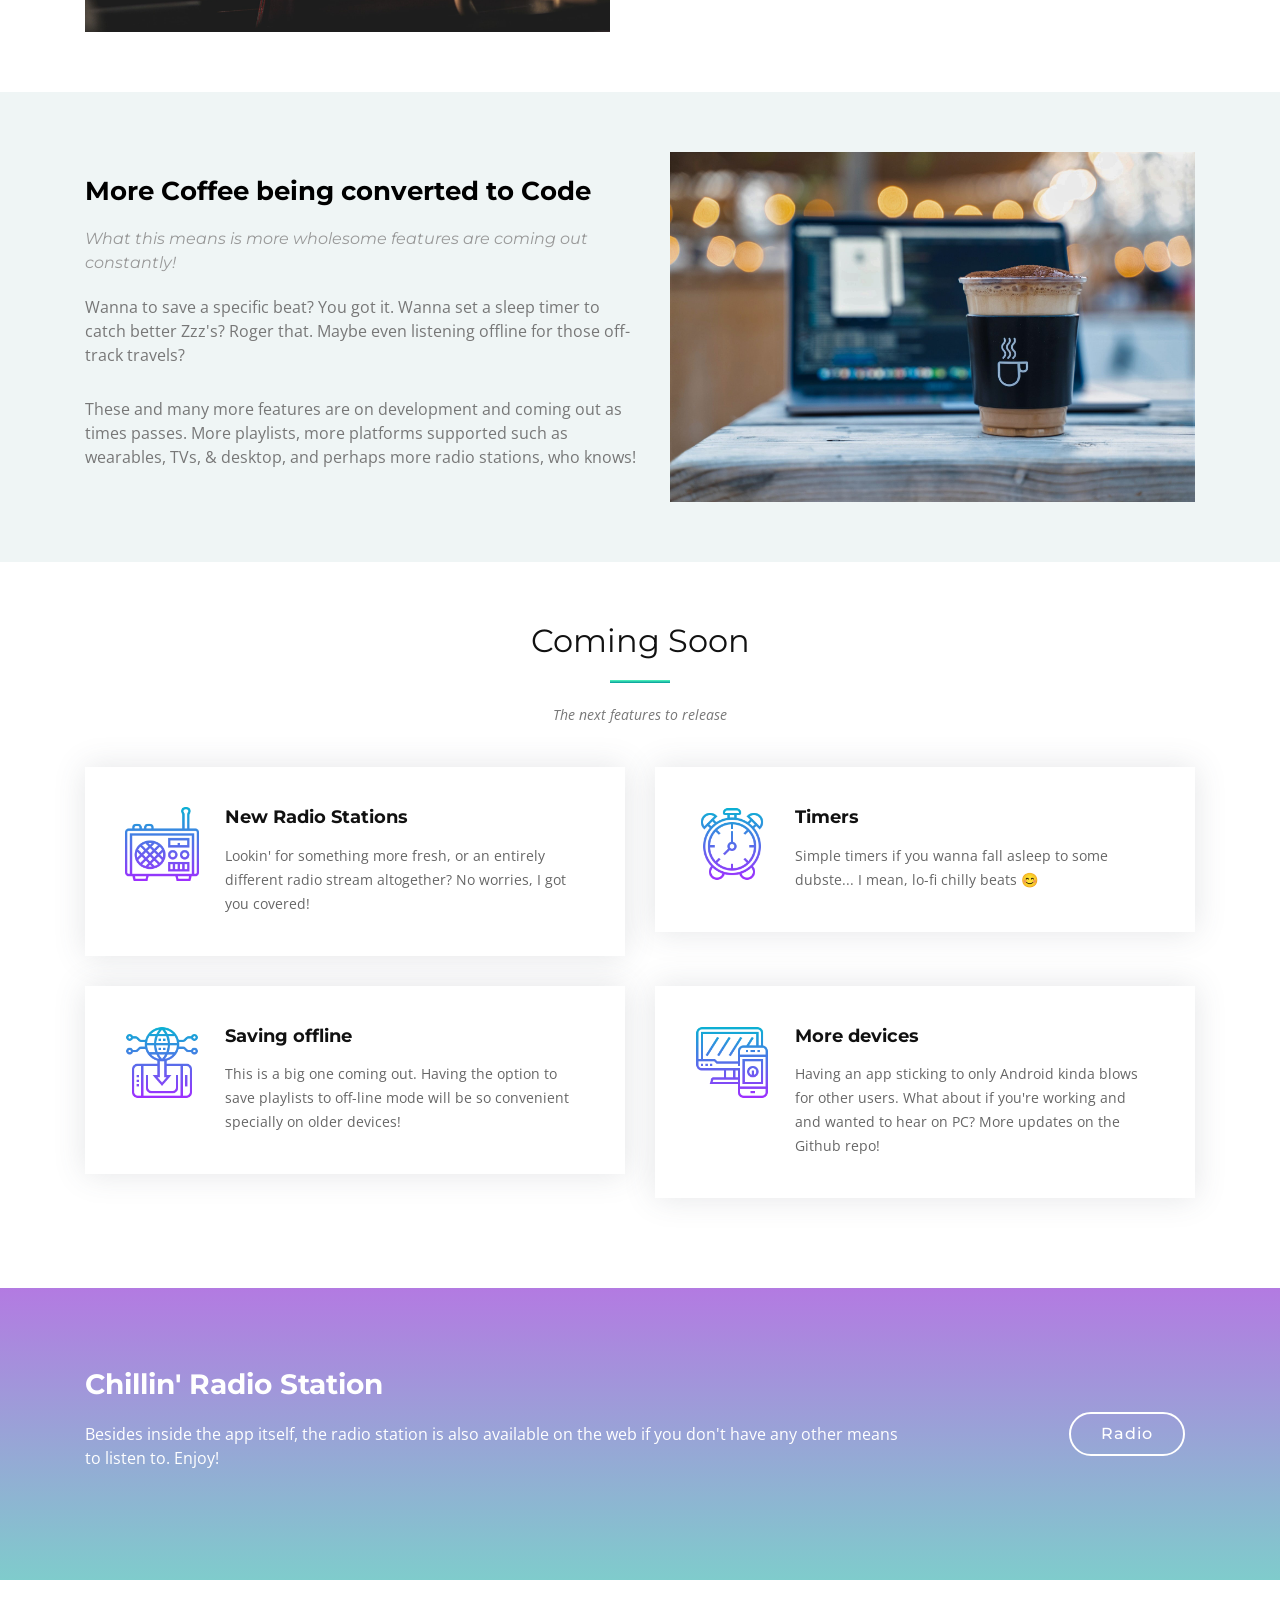
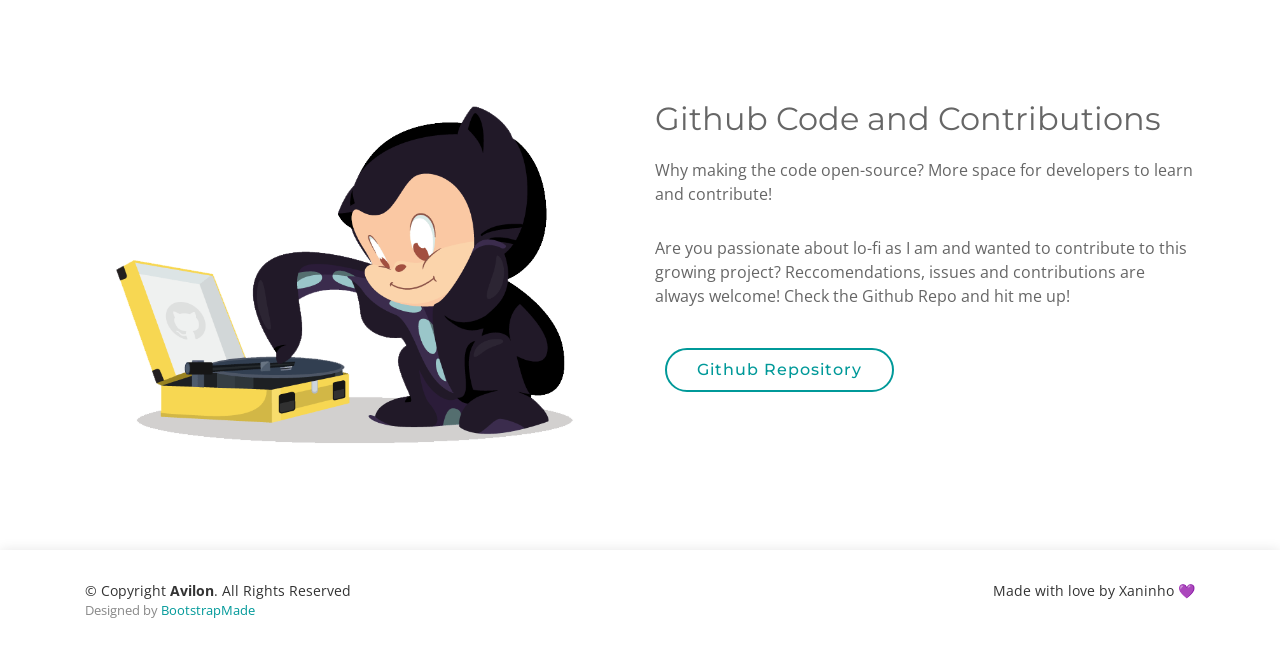
==== commit a0714d4f: "Chillin' General Remodelation" ====
--- a/index.html
+++ b/index.html
@@ -5,16 +5,17 @@
   <meta charset="utf-8">
   <meta content="width=device-width, initial-scale=1.0" name="viewport">
 
-  <title>Avilon Bootstrap Template</title>
+  <title>Chillin'</title>
   <meta content="" name="descriptison">
   <meta content="" name="keywords">
 
   <!-- Favicons -->
-  <link href="assets/img/favicon.png" rel="icon">
+  <link href="assets/img/favicon.ico" rel="icon">
   <link href="assets/img/apple-touch-icon.png" rel="apple-touch-icon">
 
   <!-- Google Fonts -->
-  <link href="https://fonts.googleapis.com/css?family=Montserrat:300,400,500,700|Open+Sans:300,300i,400,400i,700,700i" rel="stylesheet">
+  <link href="https://fonts.googleapis.com/css?family=Montserrat:300,400,500,700|Open+Sans:300,300i,400,400i,700,700i"
+    rel="stylesheet">
 
   <!-- Vendor CSS Files -->
   <link href="assets/vendor/bootstrap/css/bootstrap.min.css" rel="stylesheet">
@@ -40,38 +41,17 @@
   <header id="header" class="header-transparent">
     <div class="container">
 
-      <div id="logo" class="pull-left">
-        <h1><a href="index.html" class="scrollto">Avilon</a></h1>
-        <!-- Uncomment below if you prefer to use an image logo -->
-        <!-- <a href="index.html"><img src="assets/img/logo.png" alt=""></a> -->
+      <div id="logo" class="pull-left" style="width: 30%;">
+        <a href="index.html"><img src="assets/img/logo.png" style="width: 30%;" alt="Logo"></a>
       </div>
 
       <nav id="nav-menu-container">
         <ul class="nav-menu">
           <li class="menu-active"><a href="index.html">Home</a></li>
-          <li><a href="#about">About Us</a></li>
+          <li><a href="#about">About</a></li>
           <li><a href="#features">Features</a></li>
-          <li><a href="#pricing">Pricing</a></li>
-          <li><a href="#team">Team</a></li>
-          <li><a href="#gallery">Gallery</a></li>
-          <li class="menu-has-children"><a href="">Drop Down</a>
-            <ul>
-              <li><a href="#">Drop Down 1</a></li>
-              <li class="menu-has-children"><a href="#">Drop Down 2</a>
-                <ul>
-                  <li><a href="#">Deep Drop Down 1</a></li>
-                  <li><a href="#">Deep Drop Down 2</a></li>
-                  <li><a href="#">Deep Drop Down 3</a></li>
-                  <li><a href="#">Deep Drop Down 4</a></li>
-                  <li><a href="#">Deep Drop Down 5</a></li>
-                </ul>
-              </li>
-              <li><a href="#">Drop Down 3</a></li>
-              <li><a href="#">Drop Down 4</a></li>
-              <li><a href="#">Drop Down 5</a></li>
-            </ul>
-          </li>
-          <li><a href="#contact">Contact Us</a></li>
+          <li><a href="#more-features">Coming Soon</a></li>
+          <li><a href="#github">Github</a></li>
         </ul>
       </nav><!-- #nav-menu-container -->
     </div>
@@ -81,23 +61,23 @@
   <section id="intro">
 
     <div class="intro-text">
-      <h2>Welcome to Avilon</h2>
-      <p>We are team of talanted designers making websites with Bootstrap</p>
-      <a href="#about" class="btn-get-started scrollto">Get Started</a>
+      <img src="assets/img/logo-glich.png" style="width: 15%;" alt="Logo">
+      <p>Turn up the beats, turn down the drama.</p>
+      <a href="https://github.com/Xaninho/Chillin-Android" class="btn-get-started scrollto">Repository</a>
     </div>
 
     <div class="product-screens">
 
-      <div class="product-screen-1 wow fadeInUp" data-wow-delay="0.4s" data-wow-duration="0.6s">
-        <img src="assets/img/product-screen-1.png" alt="">
+      <div class="product-screen-1 wow fadeInUp"  data-wow-delay="0.4s" data-wow-duration="0.6s">
+        <img src="assets/img/product-screen-1.png" alt="" style="width: 70%;">
       </div>
 
       <div class="product-screen-2 wow fadeInUp" data-wow-delay="0.2s" data-wow-duration="0.6s">
-        <img src="assets/img/product-screen-2.png" alt="">
+        <img src="assets/img/product-screen-2.png" alt="" style="width: 70%;">
       </div>
 
       <div class="product-screen-3 wow fadeInUp" data-wow-duration="0.6s">
-        <img src="assets/img/product-screen-3.png" alt="">
+        <img src="assets/img/product-screen-3.png" alt="" style="width: 70%;">
       </div>
 
     </div>
@@ -110,34 +90,36 @@
     <section id="about" class="section-bg">
       <div class="container-fluid">
         <div class="section-header">
-          <h3 class="section-title">About Us</h3>
+          <h3 class="section-title">About the Project</h3>
           <span class="section-divider"></span>
           <p class="section-description">
-            Sed ut perspiciatis unde omnis iste natus error sit voluptatem accusantium doloremque<br>
-            sunt in culpa qui officia deserunt mollit anim id est laborum
+            An enjoyable lo-Fi streaming platform. Tons of new features to come!
           </p>
         </div>
 
         <div class="row">
           <div class="col-lg-6 about-img wow fadeInLeft">
-            <img src="assets/img/about-img.jpg" alt="">
+            <img src="assets/img/xmas-vibes.jpg" alt="">
           </div>
 
           <div class="col-lg-6 content wow fadeInRight">
-            <h2>Lorem ipsum dolor sit amet, consectetur adipiscing elite storium paralate</h2>
-            <h3>Excepteur sint occaecat cupidatat non proident, sunt in culpa qui officia deserunt mollit anim id est laborum.</h3>
+            <h2>The pursuit and the attraction of simplicity</h2>
+            <h3>Chillin' is a simple lo-fi streaming app with little BS and a ton of love. By combining an unique integrated 24/7
+              radio station with different playlists for every mood, you got all you could ask for a minimalist and different music experience.
+              Just as Lo-Fi should be.</h3>
+
+            <ul>
+              <li><i class="ion-android-checkmark-circle"></i> No pay wall restrictions. Besides access to the
+                open-source code, you'll get all the new features as they come out.</li>
+              <li><i class="ion-android-checkmark-circle"></i> Independent artists deserve to have their work known
+                and spread. On each music you can find their social media links, be sure to give them some love 💜</li>
+              <li><i class="ion-android-checkmark-circle"></i> Simple and attractive user interface to help you chill
+                with the least noise as possible.</li>
+            </ul>
+
             <p>
-              Lorem ipsum dolor sit amet, consectetur adipiscing elit, sed do eiusmod tempor incididunt ut labore et dolore magna aliqua ullamco laboris nisi ut aliquip ex ea commodo consequat.
-            </p>
-
-            <ul>
-              <li><i class="ion-android-checkmark-circle"></i> Ullamco laboris nisi ut aliquip ex ea commodo consequat.</li>
-              <li><i class="ion-android-checkmark-circle"></i> Duis aute irure dolor in reprehenderit in voluptate velit.</li>
-              <li><i class="ion-android-checkmark-circle"></i> Ullamco laboris nisi ut aliquip ex ea commodo consequat. Duis aute irure dolor in reprehenderit in voluptate trideta storacalaperda mastiro dolore eu fugiat nulla pariatur.</li>
-            </ul>
-
-            <p>
-              Ullamco laboris nisi ut aliquip ex ea commodo consequat. Duis aute irure dolor in reprehenderit in voluptate velit esse cillum dolore eu fugiat nulla pariatur. Excepteur sint occaecat cupidatat non proident, sunt in culpa qui officia deserunt mollit anim id est laborum Libero justo laoreet sit amet cursus sit amet dictum sit. Commodo sed egestas egestas fringilla phasellus faucibus scelerisque eleifend donec
+              While being developed for Android, this project will eventually spread to various platforms, including iOS, a web
+              version and connection to various devices such as wearables and smart TVs.
             </p>
           </div>
         </div>
@@ -153,7 +135,7 @@
 
           <div class="col-lg-8 offset-lg-4">
             <div class="section-header wow fadeIn" data-wow-duration="1s">
-              <h3 class="section-title">Product Featuress</h3>
+              <h3 class="section-title">Product Features</h3>
               <span class="section-divider"></span>
             </div>
           </div>
@@ -167,24 +149,37 @@
             <div class="row">
 
               <div class="col-lg-6 col-md-6 box wow fadeInRight">
-                <div class="icon"><i class="ion-ios-speedometer-outline"></i></div>
-                <h4 class="title"><a href="">Lorem Ipsum</a></h4>
-                <p class="description">Voluptatum deleniti atque corrupti quos dolores et quas molestias excepturi sint occaecati cupiditate non provident clarida perendo.</p>
+                <div class="icon">
+                  <img src="./assets/img/quality.png" style="width: 20%;">
+                </div>
+                <h4 class="title"><a href="">Quality</a></h4>
+                <p class="description">Quality before quantity; Chillin' will live by this motto. Expect to dive into a smooth
+                  app and listen to carefully chosen and curated beats.</p>
               </div>
               <div class="col-lg-6 col-md-6 box wow fadeInRight" data-wow-delay="0.1s">
-                <div class="icon"><i class="ion-ios-flask-outline"></i></div>
-                <h4 class="title"><a href="">Dolor Sitema</a></h4>
-                <p class="description">Minim veniam, quis nostrud exercitation ullamco laboris nisi ut aliquip ex ea commodo consequat tarad limino ata noble dynala mark.</p>
+                <div class="icon">
+                  <img src="./assets/img/wellness.png" style="width: 20%;">
+                </div>
+                <h4 class="title"><a href="">Simple</a></h4>
+                <p class="description">A wholesome experience and a simple user-interface. Forget having to create an
+                  account. Just download and enjoy the tunes!</p>
               </div>
               <div class="col-lg-6 col-md-6 box wow fadeInRight" data-wow-delay="0.2s">
-                <div class="icon"><i class="ion-social-buffer-outline"></i></div>
-                <h4 class="title"><a href="">Sed ut perspiciatis</a></h4>
-                <p class="description">Duis aute irure dolor in reprehenderit in voluptate velit esse cillum dolore eu fugiat nulla pariatur teleca starter sinode park ledo.</p>
+                <div class="icon">
+                  <img src="./assets/img/free.png" style="width: 20%;">
+                </div>
+                <h4 class="title"><a href="">Free</a></h4>
+                <p class="description">No pay wall to access the best features whatsoever. You'll get all the coming
+                  ones as they come out and access to the code if you enjoy hackin' stuff!</p>
               </div>
               <div class="col-lg-6 col-md-6 box wow fadeInRight" data-wow-delay="0.3s">
-                <div class="icon"><i class="ion-ios-analytics-outline"></i></div>
-                <h4 class="title"><a href="">Magni Dolores</a></h4>
-                <p class="description">Excepteur sint occaecat cupidatat non proident, sunt in culpa qui officia deserunt mollit anim id est laborum dinoun trade capsule.</p>
+                <div class="icon">
+                  <img src="./assets/img/headphones.png" style="width: 20%;">
+                </div>
+                <h4 class="title"><a href="">More to Come</a></h4>
+                <p class="description">Besides releasing on more platforms, the app will be updated continously with
+                  more and more features to give you a genuinly good lo-fi chill experience.
+                </p>
               </div>
             </div>
 
@@ -203,12 +198,17 @@
         <div class="container">
           <div class="row">
             <div class="col-12">
-              <img class="advanced-feature-img-right wow fadeInRight" src="assets/img/advanced-feature-1.jpg" alt="">
+              <img class="advanced-feature-img-right wow fadeInRight" src="assets/img/standing-phone.jpg"
+                style="width: 50%;" alt="">
               <div class="wow fadeInLeft">
-                <h2>Duis aute irure dolor in reprehenderit in voluptate velit esse</h2>
-                <h3>Excepteur sint occaecat cupidatat non proident, sunt in culpa qui officia deserunt mollit anim id est laborum.</h3>
-                <p>Lorem ipsum dolor sit amet, consectetur adipiscing elit, sed do eiusmod tempor incididunt ut labore et dolore magna aliqua. Ut enim ad minim veniam.</p>
-                <p>Quis nostrud exercitation ullamco laboris nisi ut aliquip ex ea commodo consequat. Duis aute irure dolor in reprehenderit in voluptate velit esse cillum dolore eu fugiat nulla pariatur. Excepteur sint occaecat cupidatat non proident, sunt in culpa qui officia deserunt mollit anim id est laborum.</p>
+                <br><br><br>
+                <h2>What you want in one simple place</h2>
+                <h3>No need to leave a windows open to listen to some of your favourite streaming beats. In this app, you
+                  got all in one simple mobile place.</h3>
+                <p>Ahhhh remember the nostalgia for simpler times, when you didn't have to listen to music using a service owned by
+                  a multi-million global corporation and kinda prefered the smaller cute stuff the most? Well this is one of those cute
+                  funny stuff you prefered the most. Give it a spin and enjoy!
+                </p>
               </div>
             </div>
           </div>
@@ -219,15 +219,17 @@
         <div class="container">
           <div class="row">
             <div class="col-12">
-              <img class="advanced-feature-img-left" src="assets/img/advanced-feature-2.jpg" alt="">
+              <img class="advanced-feature-img-left wow fadeInLeft" src="assets/img/chill-bus.jpg"
+                style="width: 50%;" alt="">
               <div class="wow fadeInRight">
-                <h2>Duis aute irure dolor in reprehenderit in voluptate velit esse</h2>
-                <i class="ion-ios-paper-outline" class="wow fadeInRight" data-wow-duration="0.5s"></i>
-                <p class="wow fadeInRight" data-wow-duration="0.5s">Lorem ipsum dolor sit amet, consectetur adipiscing elit, sed do eiusmod tempor incididunt ut labore et dolore magna aliqua. Ut enim ad minim veniam.</p>
-                <i class="ion-ios-color-filter-outline wow fadeInRight" data-wow-delay="0.2s" data-wow-duration="0.5s"></i>
-                <p class="wow fadeInRight" data-wow-delay="0.2s" data-wow-duration="0.5s">Quis nostrud exercitation ullamco laboris nisi ut aliquip ex ea commodo consequat. Duis aute irure dolor in reprehenderit in voluptate velit esse cillum.</p>
-                <i class="ion-ios-barcode-outline wow fadeInRight" data-wow-delay="0.4" data-wow-duration="0.5s"></i>
-                <p class="wow fadeInRight" data-wow-delay="0.4s" data-wow-duration="0.5s">Quis nostrud exercitation ullamco laboris nisi ut aliquip ex ea commodo consequat. Duis aute irure dolor in reprehenderit in voluptate velit esse cillum.</p>
+                <br><br><br>
+                <h2>Playlists for each Mood and Vibe</h2>
+                <h3>Carefully curated playlists for every chilly mood; to work, to listen
+                  to while you sip a cuppa joe in the morning, or maybe to get lost in an oriental atmosphere.</h3>
+                <p class="wow fadeInRight" data-wow-delay="0.2s" data-wow-duration="0.5s">All of the music is carefully
+                  chosen and with the proper authorization of all the artists. All of the artists info
+                  is stored in the app, such and social media and stuff. Github documentation will present all of
+                  the artists info there as well.</p>
               </div>
             </div>
           </div>
@@ -238,456 +240,123 @@
         <div class="container">
           <div class="row">
             <div class="col-12">
-              <img class="advanced-feature-img-right wow fadeInRight" src="assets/img/advanced-feature-3.jpg" alt="">
+              <img class="advanced-feature-img-right wow fadeInRight" src="assets/img/still-coding.jpg"
+                style="width: 50%;" alt="">
               <div class="wow fadeInLeft">
-                <h2>Duis aute irure dolor in reprehenderit in voluptate velit esse</h2>
-                <h3>Excepteur sint occaecat cupidatat non proident, sunt in culpa qui officia deserunt mollit anim id est laborum.</h3>
-                <p>Lorem ipsum dolor sit amet, consectetur adipiscing elit, sed do eiusmod tempor incididunt ut labore et dolore magna aliqua. Ut enim ad minim veniam</p>
-                <i class="ion-ios-albums-outline"></i>
-                <p>Quis nostrud exercitation ullamco laboris nisi ut aliquip ex ea commodo consequat. Duis aute irure dolor in reprehenderit in voluptate velit esse cillum dolore eu fugiat nulla pariatur. Excepteur sint occaecat cupidatat non proident, sunt in culpa qui officia deserunt mollit anim id est laborum.</p>
+                <br>
+                <h2>More Coffee being converted to Code</h2>
+                <h3>What this means is more wholesome features are coming out constantly!</h3>
+                <p>Wanna to save a specific beat? You got it. Wanna set a sleep timer to catch better Zzz's? Roger that.
+                  Maybe even listening offline for those off-track travels?</p>
+                <p>These and many more features are on development and coming out as times passes. More playlists, more platforms 
+                  supported such as wearables, TVs, & desktop, and perhaps more radio
+                  stations, who knows!</p>
               </div>
             </div>
           </div>
         </div>
       </div>
     </section><!-- End Advanced Featuress Section -->
+
+    <!-- ======= More Features Section ======= -->
+    <section id="more-features">
+      <div class="container">
+
+        <div class="section-header">
+          <h3 class="section-title">Coming Soon</h3>
+          <span class="section-divider"></span>
+          <p class="section-description" style="padding-right: 100px;" >The next features to release</p>
+        </div>
+
+        <div class="row">
+
+          <div class="col-lg-6">
+            <div class="box wow fadeInLeft">
+              <div class="icon" style="width: 20%;">
+                <img src="./assets/img/radio.png" style="width: 80%;">
+              </div>
+              <h4 class="title"><a href="">New Radio Stations</a></h4>
+                <p class="description">Lookin' for something more fresh, or an entirely different radio stream altogether?
+                  No worries, I got you covered!
+                </p>
+            </div>
+          </div>
+
+          <div class="col-lg-6">
+            <div class="box wow fadeInRight">
+              <div class="icon" style="width: 20%;">
+                <img src="./assets/img/clock.png" style="width: 80%;">
+              </div>
+              <h4 class="title"><a href="">Timers</a></h4>
+              <p class="description">Simple timers if you wanna fall asleep to some dubste... I mean, lo-fi chilly beats 😊</p>
+            </div>
+          </div>
+
+          <div class="col-lg-6">
+            <div class="box wow fadeInLeft">
+              <div class="icon" style="width: 20%;">
+                <img src="./assets/img/download.png" style="width: 80%;">
+              </div>
+              <h4 class="title"><a href="">Saving offline</a></h4>
+              <p class="description">This is a big one coming out. Having the option to save playlists to off-line mode will
+                be so convenient specially on older devices!
+              </p>
+            </div>
+          </div>
+
+          <div class="col-lg-6">
+            <div class="box wow fadeInRight">
+              <div class="icon" style="width: 20%;">
+                <img src="./assets/img/devices.png" style="width: 80%;">
+              </div>
+              <h4 class="title"><a href="">More devices</a></h4>
+              <p class="description">Having an app sticking to only Android kinda blows for other users. What about if you're working and
+                and wanted to hear on PC? More updates on the Github repo!
+              </p>
+            </div>
+          </div>
+
+        </div>
+      </div>
+    </section><!-- End More Features Section -->
 
     <!-- ======= Call To Action Section ======= -->
     <section id="call-to-action">
       <div class="container">
         <div class="row">
           <div class="col-lg-9 text-center text-lg-left">
-            <h3 class="cta-title">Call To Action</h3>
-            <p class="cta-text"> Duis aute irure dolor in reprehenderit in voluptate velit esse cillum dolore eu fugiat nulla pariatur. Excepteur sint occaecat cupidatat non proident, sunt in culpa qui officia deserunt mollit anim id est laborum.</p>
+            <h3 class="cta-title">Chillin' Radio Station</h3>
+            <p class="cta-text">Besides inside the app itself, the radio station is also available on the web if you don't have any other means to listen to. Enjoy!</p>
           </div>
           <div class="col-lg-3 cta-btn-container text-center">
-            <a class="cta-btn align-middle" href="#">Call To Action</a>
+            <a class="cta-btn align-middle" href="https://zeno.fm/chillin-radiowave/">Radio</a>
           </div>
         </div>
 
       </div>
     </section><!-- End Call To Action Section -->
 
-    <!-- ======= More Features Section ======= -->
-    <section id="more-features" class="section-bg">
+    <section id="github">
+
       <div class="container">
-
-        <div class="section-header">
-          <h3 class="section-title">More Features</h3>
-          <span class="section-divider"></span>
-          <p class="section-description">Sed ut perspiciatis unde omnis iste natus error sit voluptatem accusantium doloremque</p>
-        </div>
-
         <div class="row">
-
-          <div class="col-lg-6">
-            <div class="box wow fadeInLeft">
-              <div class="icon"><i class="ion-ios-stopwatch-outline"></i></div>
-              <h4 class="title"><a href="">Lorem Ipsum</a></h4>
-              <p class="description">Voluptatum deleniti atque corrupti quos dolores et quas molestias excepturi sint occaecati cupiditate non provident etiro rabeta lingo.</p>
-            </div>
-          </div>
-
-          <div class="col-lg-6">
-            <div class="box wow fadeInRight">
-              <div class="icon"><i class="ion-ios-bookmarks-outline"></i></div>
-              <h4 class="title"><a href="">Dolor Sitema</a></h4>
-              <p class="description">Minim veniam, quis nostrud exercitation ullamco laboris nisi ut aliquip ex ea commodo consequat tarad limino ata nodera clas.</p>
-            </div>
-          </div>
-
-          <div class="col-lg-6">
-            <div class="box wow fadeInLeft">
-              <div class="icon"><i class="ion-ios-heart-outline"></i></div>
-              <h4 class="title"><a href="">Sed ut perspiciatis</a></h4>
-              <p class="description">Duis aute irure dolor in reprehenderit in voluptate velit esse cillum dolore eu fugiat nulla pariatur trinige zareta lobur trade.</p>
-            </div>
-          </div>
-
-          <div class="col-lg-6">
-            <div class="box wow fadeInRight">
-              <div class="icon"><i class="ion-ios-analytics-outline"></i></div>
-              <h4 class="title"><a href="">Magni Dolores</a></h4>
-              <p class="description">Excepteur sint occaecat cupidatat non proident, sunt in culpa qui officia deserunt mollit anim id est laborum rideta zanox satirente madera</p>
-            </div>
-          </div>
-
-        </div>
-      </div>
-    </section><!-- End More Features Section -->
-
-    <!-- ======= Clients Section ======= -->
-    <section id="clients">
-      <div class="container">
-
-        <div class="row wow fadeInUp">
-
-          <div class="col-md-2">
-            <img src="assets/img/clients/client-1.png" alt="">
-          </div>
-
-          <div class="col-md-2">
-            <img src="assets/img/clients/client-2.png" alt="">
-          </div>
-
-          <div class="col-md-2">
-            <img src="assets/img/clients/client-3.png" alt="">
-          </div>
-
-          <div class="col-md-2">
-            <img src="assets/img/clients/client-4.png" alt="">
-          </div>
-
-          <div class="col-md-2">
-            <img src="assets/img/clients/client-5.png" alt="">
-          </div>
-
-          <div class="col-md-2">
-            <img src="assets/img/clients/client-6.png" alt="">
-          </div>
-
-        </div>
-      </div>
-    </section><!-- End Clients Section -->
-
-    <!-- ======= Pricing Section ======= -->
-    <section id="pricing" class="section-bg">
-      <div class="container">
-
-        <div class="section-header">
-          <h3 class="section-title">Pricing</h3>
-          <span class="section-divider"></span>
-          <p class="section-description">Sed ut perspiciatis unde omnis iste natus error sit voluptatem accusantium doloremque</p>
-        </div>
-
-        <div class="row">
-
-          <div class="col-lg-4 col-md-6">
-            <div class="box wow fadeInLeft">
-              <h3>Free</h3>
-              <h4><sup>$</sup>0<span> month</span></h4>
-              <ul>
-                <li><i class="ion-android-checkmark-circle"></i> Quam adipiscing vitae proin</li>
-                <li><i class="ion-android-checkmark-circle"></i> Nec feugiat nisl pretium</li>
-                <li><i class="ion-android-checkmark-circle"></i> Nulla at volutpat diam uteera</li>
-                <li><i class="ion-android-checkmark-circle"></i> Pharetra massa massa ultricies</li>
-                <li><i class="ion-android-checkmark-circle"></i> Massa ultricies mi quis hendrerit</li>
-              </ul>
-              <a href="#" class="get-started-btn">Get Started</a>
-            </div>
-          </div>
-
-          <div class="col-lg-4 col-md-6">
-            <div class="box featured wow fadeInUp">
-              <h3>Business</h3>
-              <h4><sup>$</sup>29<span> month</span></h4>
-              <ul>
-                <li><i class="ion-android-checkmark-circle"></i> Quam adipiscing vitae proin</li>
-                <li><i class="ion-android-checkmark-circle"></i> Nec feugiat nisl pretium</li>
-                <li><i class="ion-android-checkmark-circle"></i> Nulla at volutpat diam uteera</li>
-                <li><i class="ion-android-checkmark-circle"></i> Pharetra massa massa ultricies</li>
-                <li><i class="ion-android-checkmark-circle"></i> Massa ultricies mi quis hendrerit</li>
-              </ul>
-              <a href="#" class="get-started-btn">Get Started</a>
-            </div>
-          </div>
-
-          <div class="col-lg-4 col-md-6">
-            <div class="box wow fadeInRight">
-              <h3>Developer</h3>
-              <h4><sup>$</sup>49<span> month</span></h4>
-              <ul>
-                <li><i class="ion-android-checkmark-circle"></i> Quam adipiscing vitae proin</li>
-                <li><i class="ion-android-checkmark-circle"></i> Nec feugiat nisl pretium</li>
-                <li><i class="ion-android-checkmark-circle"></i> Nulla at volutpat diam uteera</li>
-                <li><i class="ion-android-checkmark-circle"></i> Pharetra massa massa ultricies</li>
-                <li><i class="ion-android-checkmark-circle"></i> Massa ultricies mi quis hendrerit</li>
-              </ul>
-              <a href="#" class="get-started-btn">Get Started</a>
-            </div>
-          </div>
-
-        </div>
-      </div>
-    </section><!-- End Pricing Section -->
-
-    <!-- ======= Frequently Asked Questions Section ======= -->
-    <section id="faq">
-      <div class="container">
-
-        <div class="section-header">
-          <h3 class="section-title">Frequently Asked Questions</h3>
-          <span class="section-divider"></span>
-          <p class="section-description">Sed ut perspiciatis unde omnis iste natus error sit voluptatem accusantium doloremque</p>
-        </div>
-
-        <ul id="faq-list" class="wow fadeInUp">
-          <li>
-            <a data-toggle="collapse" class="collapsed" href="#faq1">Non consectetur a erat nam at lectus urna duis? <i class="ion-android-remove"></i></a>
-            <div id="faq1" class="collapse" data-parent="#faq-list">
-              <p>
-                Feugiat pretium nibh ipsum consequat. Tempus iaculis urna id volutpat lacus laoreet non curabitur gravida. Venenatis lectus magna fringilla urna porttitor rhoncus dolor purus non.
-              </p>
-            </div>
-          </li>
-
-          <li>
-            <a data-toggle="collapse" href="#faq2" class="collapsed">Feugiat scelerisque varius morbi enim nunc faucibus a pellentesque? <i class="ion-android-remove"></i></a>
-            <div id="faq2" class="collapse" data-parent="#faq-list">
-              <p>
-                Dolor sit amet consectetur adipiscing elit pellentesque habitant morbi. Id interdum velit laoreet id donec ultrices. Fringilla phasellus faucibus scelerisque eleifend donec pretium. Est pellentesque elit ullamcorper dignissim. Mauris ultrices eros in cursus turpis massa tincidunt dui.
-              </p>
-            </div>
-          </li>
-
-          <li>
-            <a data-toggle="collapse" href="#faq3" class="collapsed">Dolor sit amet consectetur adipiscing elit pellentesque habitant morbi? <i class="ion-android-remove"></i></a>
-            <div id="faq3" class="collapse" data-parent="#faq-list">
-              <p>
-                Eleifend mi in nulla posuere sollicitudin aliquam ultrices sagittis orci. Faucibus pulvinar elementum integer enim. Sem nulla pharetra diam sit amet nisl suscipit. Rutrum tellus pellentesque eu tincidunt. Lectus urna duis convallis convallis tellus. Urna molestie at elementum eu facilisis sed odio morbi quis
-              </p>
-            </div>
-          </li>
-
-          <li>
-            <a data-toggle="collapse" href="#faq4" class="collapsed">Ac odio tempor orci dapibus. Aliquam eleifend mi in nulla? <i class="ion-android-remove"></i></a>
-            <div id="faq4" class="collapse" data-parent="#faq-list">
-              <p>
-                Dolor sit amet consectetur adipiscing elit pellentesque habitant morbi. Id interdum velit laoreet id donec ultrices. Fringilla phasellus faucibus scelerisque eleifend donec pretium. Est pellentesque elit ullamcorper dignissim. Mauris ultrices eros in cursus turpis massa tincidunt dui.
-              </p>
-            </div>
-          </li>
-
-          <li>
-            <a data-toggle="collapse" href="#faq5" class="collapsed">Tempus quam pellentesque nec nam aliquam sem et tortor consequat? <i class="ion-android-remove"></i></a>
-            <div id="faq5" class="collapse" data-parent="#faq-list">
-              <p>
-                Molestie a iaculis at erat pellentesque adipiscing commodo. Dignissim suspendisse in est ante in. Nunc vel risus commodo viverra maecenas accumsan. Sit amet nisl suscipit adipiscing bibendum est. Purus gravida quis blandit turpis cursus in
-              </p>
-            </div>
-          </li>
-
-          <li>
-            <a data-toggle="collapse" href="#faq6" class="collapsed">Tortor vitae purus faucibus ornare. Varius vel pharetra vel turpis nunc eget lorem dolor? <i class="ion-android-remove"></i></a>
-            <div id="faq6" class="collapse" data-parent="#faq-list">
-              <p>
-                Laoreet sit amet cursus sit amet dictum sit amet justo. Mauris vitae ultricies leo integer malesuada nunc vel. Tincidunt eget nullam non nisi est sit amet. Turpis nunc eget lorem dolor sed. Ut venenatis tellus in metus vulputate eu scelerisque. Pellentesque diam volutpat commodo sed egestas egestas fringilla phasellus faucibus. Nibh tellus molestie nunc non blandit massa enim nec.
-              </p>
-            </div>
-          </li>
-
-        </ul>
-
-      </div>
-    </section><!-- End Frequently Asked Questions Section -->
-
-    <!-- ======= Team Section ======= -->
-    <section id="team" class="section-bg">
-      <div class="container">
-        <div class="section-header">
-          <h3 class="section-title">Our Team</h3>
-          <span class="section-divider"></span>
-          <p class="section-description">Sed ut perspiciatis unde omnis iste natus error sit voluptatem accusantium doloremque</p>
-        </div>
-        <div class="row wow fadeInUp">
-          <div class="col-lg-3 col-md-6">
-            <div class="member">
-              <div class="pic"><img src="assets/img/team/team-1.jpg" alt=""></div>
-              <h4>Walter White</h4>
-              <span>Chief Executive Officer</span>
-              <div class="social">
-                <a href=""><i class="fa fa-twitter"></i></a>
-                <a href=""><i class="fa fa-facebook"></i></a>
-                <a href=""><i class="fa fa-google-plus"></i></a>
-                <a href=""><i class="fa fa-linkedin"></i></a>
-              </div>
-            </div>
-          </div>
-
-          <div class="col-lg-3 col-md-6">
-            <div class="member">
-              <div class="pic"><img src="assets/img/team/team-2.jpg" alt=""></div>
-              <h4>Sarah Jhinson</h4>
-              <span>Product Manager</span>
-              <div class="social">
-                <a href=""><i class="fa fa-twitter"></i></a>
-                <a href=""><i class="fa fa-facebook"></i></a>
-                <a href=""><i class="fa fa-google-plus"></i></a>
-                <a href=""><i class="fa fa-linkedin"></i></a>
-              </div>
-            </div>
-          </div>
-
-          <div class="col-lg-3 col-md-6">
-            <div class="member">
-              <div class="pic"><img src="assets/img/team/team-3.jpg" alt=""></div>
-              <h4>William Anderson</h4>
-              <span>CTO</span>
-              <div class="social">
-                <a href=""><i class="fa fa-twitter"></i></a>
-                <a href=""><i class="fa fa-facebook"></i></a>
-                <a href=""><i class="fa fa-google-plus"></i></a>
-                <a href=""><i class="fa fa-linkedin"></i></a>
-              </div>
-            </div>
-          </div>
-
-          <div class="col-lg-3 col-md-6">
-            <div class="member">
-              <div class="pic"><img src="assets/img/team/team-4.jpg" alt=""></div>
-              <h4>Amanda Jepson</h4>
-              <span>Accountant</span>
-              <div class="social">
-                <a href=""><i class="fa fa-twitter"></i></a>
-                <a href=""><i class="fa fa-facebook"></i></a>
-                <a href=""><i class="fa fa-google-plus"></i></a>
-                <a href=""><i class="fa fa-linkedin"></i></a>
-              </div>
-            </div>
-          </div>
-        </div>
-
-      </div>
-    </section><!-- End Team Section -->
-
-    <!-- ======= Gallery Section ======= -->
-    <section id="gallery">
-      <div class="container-fluid">
-        <div class="section-header">
-          <h3 class="section-title">Gallery</h3>
-          <span class="section-divider"></span>
-          <p class="section-description">Sed ut perspiciatis unde omnis iste natus error sit voluptatem accusantium doloremque</p>
-        </div>
-
-        <div class="row no-gutters">
-
-          <div class="col-lg-4 col-md-6">
-            <div class="gallery-item wow fadeInUp">
-              <a href="assets/img/gallery/gallery-1.jpg" data-gall="portfolioGallery" class="venobox">
-                <img src="assets/img/gallery/gallery-1.jpg" alt="">
-              </a>
-            </div>
-          </div>
-
-          <div class="col-lg-4 col-md-6">
-            <div class="gallery-item wow fadeInUp">
-              <a href="assets/img/gallery/gallery-2.jpg" data-gall="portfolioGallery" class="venobox">
-                <img src="assets/img/gallery/gallery-2.jpg" alt="">
-              </a>
-            </div>
-          </div>
-
-          <div class="col-lg-4 col-md-6">
-            <div class="gallery-item wow fadeInUp">
-              <a href="assets/img/gallery/gallery-3.jpg" data-gall="portfolioGallery" class="venobox">
-                <img src="assets/img/gallery/gallery-3.jpg" alt="">
-              </a>
-            </div>
-          </div>
-
-          <div class="col-lg-4 col-md-6">
-            <div class="gallery-item wow fadeInUp">
-              <a href="assets/img/gallery/gallery-4.jpg" data-gall="portfolioGallery" class="venobox">
-                <img src="assets/img/gallery/gallery-4.jpg" alt="">
-              </a>
-            </div>
-          </div>
-
-          <div class="col-lg-4 col-md-6">
-            <div class="gallery-item wow fadeInUp">
-              <a href="assets/img/gallery/gallery-5.jpg" data-gall="portfolioGallery" class="venobox">
-                <img src="assets/img/gallery/gallery-5.jpg" alt="">
-              </a>
-            </div>
-          </div>
-
-          <div class="col-lg-4 col-md-6">
-            <div class="gallery-item wow fadeInUp">
-              <a href="assets/img/gallery/gallery-6.jpg" data-gall="portfolioGallery" class="venobox">
-                <img src="assets/img/gallery/gallery-6.jpg" alt="">
-              </a>
-            </div>
-          </div>
-
-        </div>
-
-      </div>
-    </section><!-- End Gallery Section -->
-
-    <!-- ======= Contact Section ======= -->
-    <section id="contact">
-      <div class="container">
-        <div class="row wow fadeInUp">
-
-          <div class="col-lg-4 col-md-4">
-            <div class="contact-about">
-              <h3>Avilon</h3>
-              <p>Cras fermentum odio eu feugiat. Justo eget magna fermentum iaculis eu non diam phasellus. Scelerisque felis imperdiet proin fermentum leo. Amet volutpat consequat mauris nunc congue.</p>
-              <div class="social-links">
-                <a href="#" class="twitter"><i class="fa fa-twitter"></i></a>
-                <a href="#" class="facebook"><i class="fa fa-facebook"></i></a>
-                <a href="#" class="instagram"><i class="fa fa-instagram"></i></a>
-                <a href="#" class="google-plus"><i class="fa fa-google-plus"></i></a>
-                <a href="#" class="linkedin"><i class="fa fa-linkedin"></i></a>
-              </div>
-            </div>
-          </div>
-
-          <div class="col-lg-3 col-md-4">
-            <div class="info">
-              <div>
-                <i class="ion-ios-location-outline"></i>
-                <p>A108 Adam Street<br>New York, NY 535022</p>
-              </div>
-
-              <div>
-                <i class="ion-ios-email-outline"></i>
-                <p>info@example.com</p>
-              </div>
-
-              <div>
-                <i class="ion-ios-telephone-outline"></i>
-                <p>+1 5589 55488 55s</p>
-              </div>
-
-            </div>
-          </div>
-
-          <div class="col-lg-5 col-md-8">
-            <div class="form">
-              <form action="forms/contact.php" method="post" role="form" class="php-email-form">
-                <div class="form-row">
-                  <div class="form-group col-lg-6">
-                    <input type="text" name="name" class="form-control" id="name" placeholder="Your Name" data-rule="minlen:4" data-msg="Please enter at least 4 chars">
-                    <div class="validate"></div>
-                  </div>
-                  <div class="form-group col-lg-6">
-                    <input type="email" class="form-control" name="email" id="email" placeholder="Your Email" data-rule="email" data-msg="Please enter a valid email">
-                    <div class="validate"></div>
-                  </div>
-                </div>
-                <div class="form-group">
-                  <input type="text" class="form-control" name="subject" id="subject" placeholder="Subject" data-rule="minlen:4" data-msg="Please enter at least 8 chars of subject">
-                  <div class="validate"></div>
-                </div>
-                <div class="form-group">
-                  <textarea class="form-control" name="message" rows="5" data-rule="required" data-msg="Please write something for us" placeholder="Message"></textarea>
-                  <div class="validate"></div>
-                </div>
-                <div class="mb-3">
-                  <div class="loading">Loading</div>
-                  <div class="error-message"></div>
-                  <div class="sent-message">Your message has been sent. Thank you!</div>
-                </div>
-                <div class="text-center"><button type="submit" title="Send Message">Send Message</button></div>
-              </form>
-            </div>
-          </div>
-
-        </div>
-
-      </div>
-    </section><!-- End Contact Section -->
+          <img class="advanced-feature-img-left wow fadeInLeft" src="assets/img/vinyltocat.png" style="width: 50%; height: 50%;" alt="">
+
+          <div class="col-lg-6 content wow fadeInRight" style="width: 50%; height: 50%;">
+            <br><br><br><br><br>
+            <h2>Github Code and Contributions</h2>
+            <p>Why making the code open-source? More space for developers to learn and contribute!</p>
+            <p class="wow fadeInRight" data-wow-delay="0.2s" data-wow-duration="0.5s"> Are you 
+              passionate about lo-fi as I am and wanted to contribute to this growing project? Reccomendations, issues and 
+              contributions are always welcome! Check the Github Repo and hit me up!
+            </p>
+              <a class="cta-btn align-middle" href="https://github.com/Xaninho/Chillin-Android">Github Repository</a>
+          </div>
+        </div>
+      </div>
+      
+    </section>
+
 
   </main><!-- End #main -->
 
@@ -711,10 +380,7 @@
         </div>
         <div class="col-lg-6">
           <nav class="footer-links text-lg-right text-center pt-2 pt-lg-0">
-            <a href="#intro" class="scrollto">Home</a>
-            <a href="#about" class="scrollto">About</a>
-            <a href="#">Privacy Policy</a>
-            <a href="#">Terms of Use</a>
+            Made with love by Xaninho 💜
           </nav>
         </div>
       </div>
--- a/assets/css/style.css
+++ b/assets/css/style.css
@@ -16,7 +16,7 @@
 }
 
 a {
-  color: #1dc8cd;
+  color: #009999;
   transition: 0.5s;
 }
 
@@ -42,7 +42,7 @@
 .back-to-top {
   position: fixed;
   display: none;
-  background: linear-gradient(45deg, #1de099, #1dc8cd);
+  background: linear-gradient(45deg, #8A33D2, #009999);
   color: #fff;
   padding: 2px 20px 8px 20px;
   font-size: 16px;
@@ -53,13 +53,13 @@
 }
 
 .back-to-top:focus {
-  background: linear-gradient(45deg, #1de099, #1dc8cd);
+  background: linear-gradient(45deg, #8A33D2, #009999);
   color: #fff;
   outline: none;
 }
 
 .back-to-top:hover {
-  background: #1dc8cd;
+  background: #009999;
   color: #fff;
 }
 
@@ -75,7 +75,7 @@
   right: 0;
   transition: all 0.5s;
   z-index: 997;
-  background: linear-gradient(45deg, #1de099, #1dc8cd);
+  background: linear-gradient(45deg, #8A33D2, #009999);
 }
 
 #header #logo {
@@ -118,7 +118,7 @@
 }
 
 #header.header-fixed {
-  background: linear-gradient(45deg, #1de099, #1dc8cd);
+  background: linear-gradient(45deg, rgba(138, 51, 210, 0.8), rgba(0, 153, 153, 8));
   padding: 20px 0;
   height: 72px;
   transition: all 0.5s;
@@ -130,7 +130,7 @@
 #intro {
   width: 100%;
   height: 100vh;
-  background: linear-gradient(45deg, rgba(29, 224, 153, 0.8), rgba(29, 200, 205, 0.8)), url("../img/intro-bg.jpg") center top no-repeat;
+  background: linear-gradient(45deg, #8A33D2, rgba(29, 200, 205, 0.8)), url("../img/fireplace.jpg") center top no-repeat;
   background-size: cover;
   position: relative;
 }
@@ -144,7 +144,7 @@
 #intro .intro-text {
   position: absolute;
   left: 0;
-  top: 60px;
+  top: 70px;
   right: 0;
   height: calc(50% - 60px);
   display: flex;
@@ -200,7 +200,7 @@
 }
 
 #intro .btn-get-started:hover {
-  color: #1dc8cd;
+  color: #009999;
   background: #fff;
 }
 
@@ -210,7 +210,6 @@
   right: 0;
   bottom: 0;
   overflow: hidden;
-  text-align: center;
   width: 100%;
   height: 50%;
 }
@@ -379,7 +378,7 @@
 }
 
 .nav-menu ul li:hover > a {
-  color: #1dc8cd;
+  color: #009999;
 }
 
 .nav-menu ul ul {
@@ -466,11 +465,11 @@
 }
 
 #mobile-nav ul .menu-has-children i.fa-chevron-up {
-  color: #1dc8cd;
+  color: #009999;
 }
 
 #mobile-nav ul .menu-item-active {
-  color: #1dc8cd;
+  color: #009999;
 }
 
 #mobile-body-overly {
@@ -520,8 +519,8 @@
   display: block;
   width: 60px;
   height: 3px;
-  background: #1dc8cd;
-  background: linear-gradient(0deg, #1dc8cd 0%, #55fabe 100%);
+  background: #009999;
+  background: linear-gradient(0deg, #009999 0%, #55fabe 100%);
   margin: 0 auto;
   margin-bottom: 20px;
 }
@@ -643,7 +642,7 @@
 #about .content i {
   font-size: 20px;
   padding-right: 4px;
-  color: #1dc8cd;
+  color: #009999;
 }
 
 #about .content ul {
@@ -695,8 +694,8 @@
 }
 
 #features .icon i:before {
-  background: #1dc8cd;
-  background: linear-gradient(45deg, #1dc8cd 0%, #55fabe 100%);
+  background: #009999;
+  background: linear-gradient(45deg, #009999 0%, #55fabe 100%);
   background-clip: border-box;
   -webkit-background-clip: text;
   -webkit-text-fill-color: transparent;
@@ -762,8 +761,8 @@
 }
 
 #advanced-features i:before {
-  background: #1dc8cd;
-  background: linear-gradient(45deg, #1dc8cd 0%, #55fabe 100%);
+  background: #009999;
+  background: linear-gradient(45deg, #009999 0%, #55fabe 100%);
   background-clip: border-box;
   -webkit-background-clip: text;
   -webkit-text-fill-color: transparent;
@@ -799,7 +798,7 @@
 --------------------------------*/
 #call-to-action {
   overflow: hidden;
-  background: linear-gradient(rgba(29, 200, 205, 0.65), rgba(29, 205, 89, 0.2)), url(../img/call-to-action-bg.jpg) fixed center center;
+  background: linear-gradient(rgba(138, 51, 210, 0.65), rgba(0, 153, 153, 0.5)), url(../img/cassettes.jpg) fixed center center;
   background-size: cover;
   padding: 80px 0;
 }
@@ -837,8 +836,28 @@
 }
 
 #call-to-action .cta-btn:hover {
-  background: #1dc8cd;
-  border: 2px solid #1dc8cd;
+  background: #009999;
+  border: 2px solid #009999;
+}
+
+#github .cta-btn {
+  font-family: "Montserrat", sans-serif;
+  font-weight: 500;
+  font-size: 16px;
+  letter-spacing: 1px;
+  display: inline-block;
+  padding: 8px 30px;
+  border-radius: 25px;
+  transition: background 0.5s;
+  margin: 10px;
+  border: 2px solid #009999;
+  color: #009999;
+}
+
+#github .cta-btn:hover {
+  background: #009999;
+  border: 2px solid #009999;
+  color:white;
 }
 
 /* More Features Section
@@ -868,8 +887,8 @@
 }
 
 #more-features .icon i:before {
-  background: #1dc8cd;
-  background: linear-gradient(45deg, #1dc8cd 0%, #55fabe 100%);
+  background: #009999;
+  background: linear-gradient(45deg, #009999 0%, #55fabe 100%);
   background-clip: border-box;
   -webkit-background-clip: text;
   -webkit-text-fill-color: transparent;
@@ -950,7 +969,7 @@
 
 #pricing h4 {
   font-size: 46px;
-  color: #1dc8cd;
+  color: #009999;
   font-weight: 300;
 }
 
@@ -977,7 +996,7 @@
 }
 
 #pricing ul i {
-  color: #1dc8cd;
+  color: #009999;
   font-size: 18px;
   padding-right: 4px;
 }
@@ -995,11 +1014,11 @@
 }
 
 #pricing .featured {
-  border: 2px solid #1dc8cd;
+  border: 2px solid #009999;
 }
 
 #pricing .featured .get-started-btn {
-  background: linear-gradient(45deg, #1de099, #1dc8cd);
+  background: linear-gradient(45deg, rgba(138, 51, 210, 0.65), rgba(0, 153, 153, 0.5));
 }
 
 /* Frequently Asked Questions Section
@@ -1050,7 +1069,7 @@
 }
 
 #faq #faq-list a.collapse {
-  color: #1dc8cd;
+  color: #009999;
 }
 
 #faq #faq-list a.collapsed {
@@ -1104,7 +1123,7 @@
 }
 
 #team .member .social a:hover {
-  color: #1dc8cd;
+  color: #009999;
 }
 
 #team .member .social i {
@@ -1175,7 +1194,7 @@
   font-weight: 300;
   letter-spacing: 3px;
   text-transform: uppercase;
-  color: #1dc8cd;
+  color: #009999;
 }
 
 #contact .contact-about p {
@@ -1193,7 +1212,7 @@
   font-size: 18px;
   display: inline-block;
   background: #fff;
-  color: #1dc8cd;
+  color: #009999;
   line-height: 1;
   padding: 8px 0;
   margin-right: 4px;
@@ -1202,11 +1221,11 @@
   width: 36px;
   height: 36px;
   transition: 0.3s;
-  border: 1px solid #1dc8cd;
+  border: 1px solid #009999;
 }
 
 #contact .social-links a:hover {
-  background: #1dc8cd;
+  background: #009999;
   color: #fff;
 }
 
@@ -1216,7 +1235,7 @@
 
 #contact .info i {
   font-size: 32px;
-  color: #1dc8cd;
+  color: #009999;
   float: left;
   line-height: 1;
 }
@@ -1280,11 +1299,11 @@
 }
 
 #contact .php-email-form input::focus, #contact .php-email-form textarea::focus {
-  background-color: #1dc8cd;
+  background-color: #009999;
 }
 
 #contact .php-email-form button[type="submit"] {
-  background: linear-gradient(45deg, #1de099, #1dc8cd);
+  background: linear-gradient(45deg, #8A33D2, #009999);
   border: 0;
   border-radius: 20px;
   padding: 8px 30px;
@@ -1339,5 +1358,5 @@
 }
 
 #footer .footer-links a:hover {
-  color: #1dc8cd;
-}
+  color: #009999;
+}
